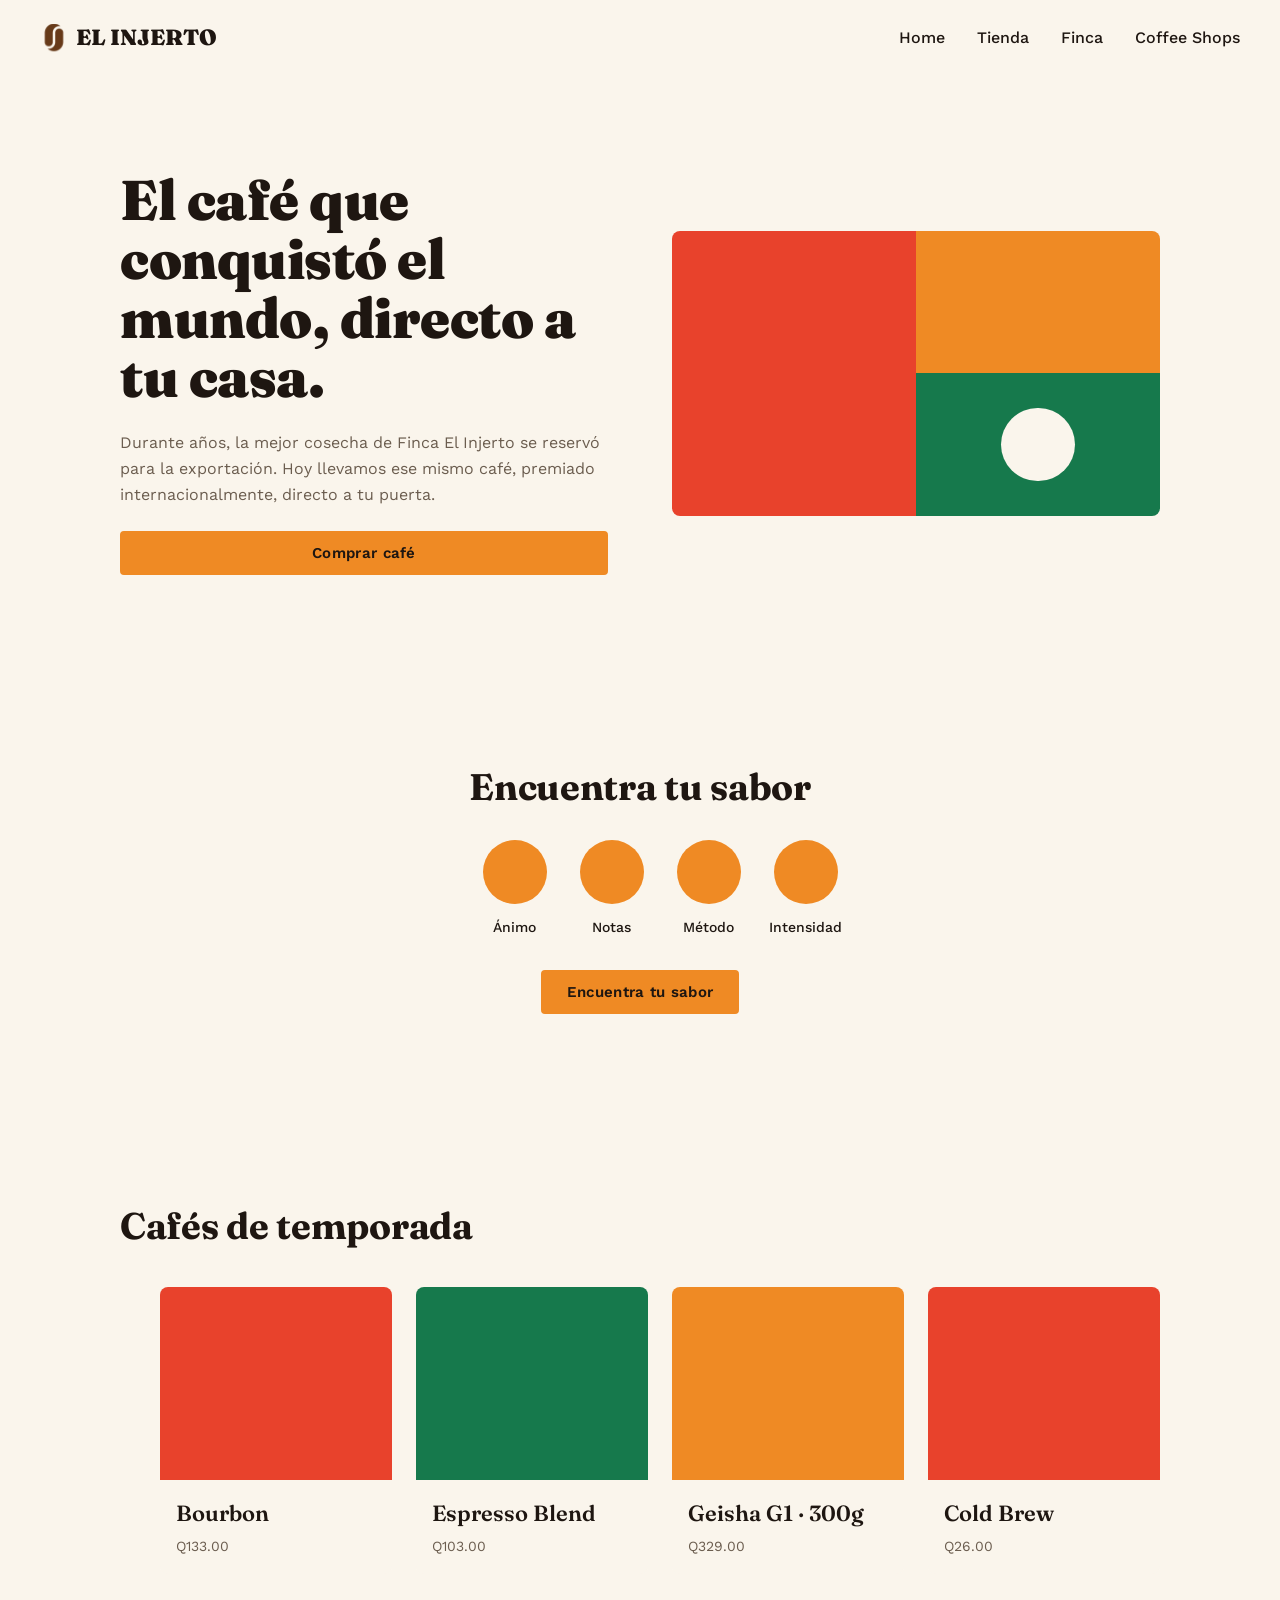
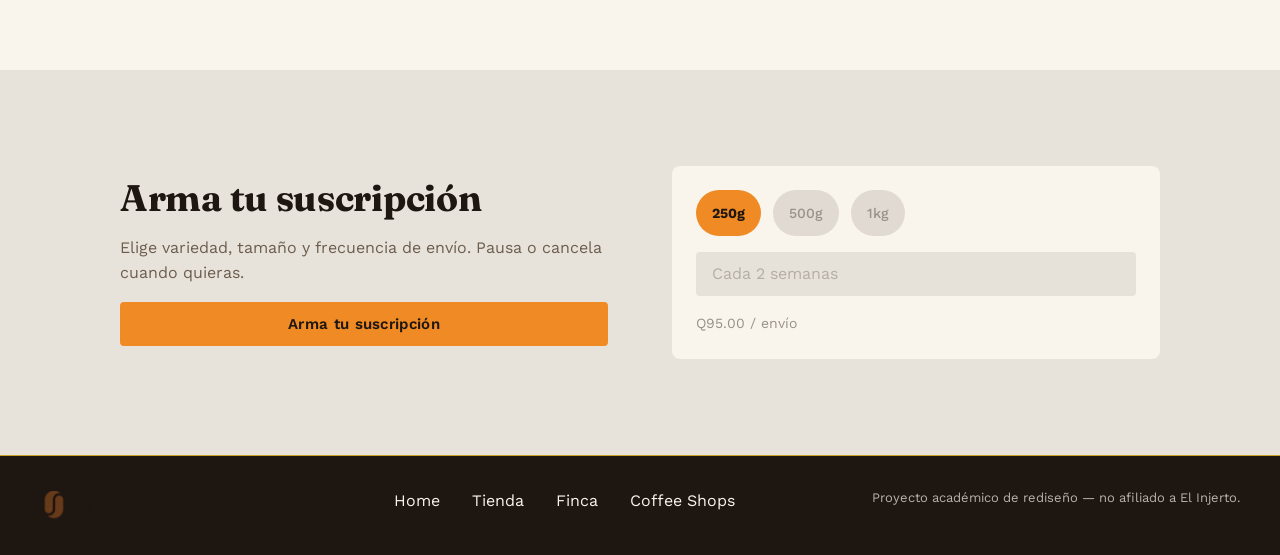
==== index.html @ e7490168 "feat: agrega index.html (Home) con tipografia real y nuevos componentes - Home completa: header con " ====
<!DOCTYPE html>
<html lang="es">
<head>
  <meta charset="UTF-8">
  <meta name="viewport" content="width=device-width, initial-scale=1.0">
  <title>El Injerto — Café de finca, directo a tu casa</title>
  <meta name="description" content="Café premiado de Finca El Injerto, directo desde Guatemala a tu casa. Descubre la tienda, la finca y nuestros coffee shops.">
  <link rel="preconnect" href="https://fonts.googleapis.com">
  <link rel="preconnect" href="https://fonts.gstatic.com" crossorigin>
  <link href="https://fonts.googleapis.com/css2?family=Fraunces:ital,opsz,wght@0,9..144,600;0,9..144,700;0,9..144,900&family=Work+Sans:wght@400;500;600&display=swap" rel="stylesheet">
  <link rel="stylesheet" href="css/variables.css">
  <link rel="stylesheet" href="css/base.css">
  <link rel="stylesheet" href="css/layout.css">
  <link rel="stylesheet" href="css/components.css">
</head>
<body>
  <a class="sr-only" href="#main">Saltar al contenido principal</a>

  <header class="site-header">
    <div class="site-header__row">
      <a href="index.html" class="site-header__logo">
        <img src="assets/img/logo.svg" alt="" class="site-header__logo-icon" width="28" height="28">
        EL INJERTO
      </a>
      <button type="button" class="site-header__toggle" id="nav-toggle" aria-expanded="false" aria-controls="site-nav">
        <span class="sr-only">Abrir menú</span>
        <svg width="24" height="24" viewBox="0 0 24 24" fill="none" aria-hidden="true" focusable="false">
          <path d="M3 6H21" stroke="currentColor" stroke-width="2" stroke-linecap="round"/>
          <path d="M3 12H21" stroke="currentColor" stroke-width="2" stroke-linecap="round"/>
          <path d="M3 18H21" stroke="currentColor" stroke-width="2" stroke-linecap="round"/>
        </svg>
      </button>
    </div>
    <nav class="site-header__nav" id="site-nav" hidden aria-label="Principal">
      <ul class="site-header__nav-list">
        <li><a href="index.html" aria-current="page">Home</a></li>
        <li><a href="tienda.html">Tienda</a></li>
        <li><a href="finca.html">Finca</a></li>
        <li><a href="coffee-shops.html">Coffee Shops</a></li>
      </ul>
    </nav>
  </header>

  <main id="main">
    <!-- Hero -->
    <section class="section">
      <div class="container">
        <div class="split">
          <div class="stack stack--md">
            <h1>El café que conquistó el mundo, directo a tu casa.</h1>
            <p>Durante años, la mejor cosecha de Finca El Injerto se reservó para la exportación. Hoy llevamos ese mismo café, premiado internacionalmente, directo a tu puerta.</p>
            <a href="tienda.html" class="btn btn--primary">Comprar café</a>
          </div>
          <div class="hero-photos" aria-hidden="true">
            <div class="hero-photos__block hero-photos__block--cherry"></div>
            <div class="hero-photos__stack">
              <div class="hero-photos__block hero-photos__block--terracotta"></div>
              <div class="hero-photos__block hero-photos__block--pine">
                <span class="hero-photos__accent"></span>
              </div>
            </div>
          </div>
        </div>
      </div>
    </section>

    <!-- Encuentra tu sabor -->
    <section class="section">
      <div class="container">
        <div class="stack stack--lg stack--center">
          <h2>Encuentra tu sabor</h2>
          <ul class="steps-grid">
            <li class="flavor-step">
              <span class="flavor-step__icon" aria-hidden="true"></span>
              <span class="flavor-step__label">Ánimo</span>
            </li>
            <li class="flavor-step">
              <span class="flavor-step__icon" aria-hidden="true"></span>
              <span class="flavor-step__label">Notas</span>
            </li>
            <li class="flavor-step">
              <span class="flavor-step__icon" aria-hidden="true"></span>
              <span class="flavor-step__label">Método</span>
            </li>
            <li class="flavor-step">
              <span class="flavor-step__icon" aria-hidden="true"></span>
              <span class="flavor-step__label">Intensidad</span>
            </li>
          </ul>
          <a href="tienda.html" class="btn btn--primary">Encuentra tu sabor</a>
        </div>
      </div>
    </section>

    <!-- Cafés de temporada -->
    <section class="section">
      <div class="container">
        <div class="stack stack--xl">
          <h2>Cafés de temporada</h2>
          <ul class="product-grid">
            <li class="product-card">
              <div class="product-card__image product-card__image--cherry"></div>
              <div class="product-card__body">
                <p class="product-card__name">Bourbon</p>
                <p class="product-card__price">Q133.00</p>
              </div>
            </li>
            <li class="product-card">
              <div class="product-card__image product-card__image--pine"></div>
              <div class="product-card__body">
                <p class="product-card__name">Espresso Blend</p>
                <p class="product-card__price">Q103.00</p>
              </div>
            </li>
            <li class="product-card">
              <div class="product-card__image product-card__image--terracotta"></div>
              <div class="product-card__body">
                <p class="product-card__name">Geisha G1 · 300g</p>
                <p class="product-card__price">Q329.00</p>
              </div>
            </li>
            <li class="product-card">
              <div class="product-card__image product-card__image--cherry"></div>
              <div class="product-card__body">
                <p class="product-card__name">Cold Brew</p>
                <p class="product-card__price">Q26.00</p>
              </div>
            </li>
          </ul>
        </div>
      </div>
    </section>

    <!-- Arma tu suscripción (teaser) -->
    <section class="section section--tinted">
      <div class="container">
        <div class="split">
          <div class="stack stack--sm">
            <h2>Arma tu suscripción</h2>
            <p>Elige variedad, tamaño y frecuencia de envío. Pausa o cancela cuando quieras.</p>
            <a href="tienda.html" class="btn btn--primary">Arma tu suscripción</a>
          </div>
          <div class="subscription-panel">
            <div class="subscription-panel__chips" role="group" aria-label="Tamaño (vista previa)">
              <span class="chip chip--selected">250g</span>
              <span class="chip">500g</span>
              <span class="chip">1kg</span>
            </div>
            <label class="sr-only" for="subscription-frequency">Frecuencia de envío</label>
            <select id="subscription-frequency" class="subscription-panel__select" disabled>
              <option>Cada 2 semanas</option>
            </select>
            <p class="subscription-panel__price">Q95.00 / envío</p>
          </div>
        </div>
      </div>
    </section>
  </main>

  <footer class="site-footer">
    <div class="site-footer__inner">
      <a href="index.html" class="site-header__logo">
        <img src="assets/img/logo.svg" alt="" class="site-header__logo-icon" width="28" height="28">
        EL INJERTO
      </a>
      <nav aria-label="Pie de página">
        <ul class="site-footer__nav-list">
          <li><a href="index.html">Home</a></li>
          <li><a href="tienda.html">Tienda</a></li>
          <li><a href="finca.html">Finca</a></li>
          <li><a href="coffee-shops.html">Coffee Shops</a></li>
        </ul>
      </nav>
      <p class="site-footer__disclaimer">Proyecto académico de rediseño — no afiliado a El Injerto.</p>
    </div>
  </footer>
</body>
</html>
---- css/variables.css ----
/* ==========================================================================
   El Injerto — Design tokens
   ==========================================================================
   Fuente: colecciones de variables de Figma "El Injerto — Color" (fileKey
   C8CzTyhKqB1bXOBC3PZxYd) y estilos de texto "injerto/*", extraídos vía
   Figma Plugin API (getLocalVariableCollectionsAsync / getLocalTextStylesAsync)
   el 2026-09-28/29. Tabla de mapeo Figma ↔ CSS completa, con ratios de
   contraste WCAG calculados para cada par usado, en PLAN.md
   ("Fase 3 (previo a variables.css) — Auditoría de contraste WCAG").

   Figma no define variables numéricas (espaciado/radio/motion) — esa parte
   de este archivo se deriva de los valores usados de forma consistente en
   el build de Figma de la Fase 2 y se documenta aquí por primera vez.
   ========================================================================== */

:root {
  /* ---- Color — tokens nombrados por rol, no por apariencia ---- */
  --color-ink: #1e1611;              /* texto principal · fondos oscuros (footer, nav) */
  --color-surface: #faf5ec;          /* fondo claro por defecto · texto sobre ink */
  --color-block-cherry: #e8422c;     /* bloque decorativo saturado — nunca lleva texto encima */
  --color-block-terracotta: #ef8a24; /* fondo de botón Primary · chip seleccionado */
  --color-block-terracotta-hover: #ce771f;
  --color-block-terracotta-active: #bf6e1d;
  --color-block-pine: #16794c;       /* bloque decorativo saturado — nunca lleva texto encima */
  --color-accent-gold: #c9a227;      /* hairline/acento decorativo ÚNICAMENTE — nunca color de texto ni de fondo funcional */
  --color-text-secondary: #6b5d4f;   /* texto secundario sobre surface / ink-tint-8 */
  --color-disabled-fill: #e0dad2;    /* fondo de estado deshabilitado */
  --color-disabled-text: #979189;    /* texto de estado deshabilitado (exento de AA — WCAG 1.4.3, UI inactiva) */
  --color-ink-tint-8: #e8e3da;       /* fondo de sección terciaria (p.ej. Procesos, Subscription teaser) */
  --color-ink-tint-16: #d7d1c9;      /* superficie de mayor contraste tonal (p.ej. placeholder de mapa) */

  /* ---- Tipografía ---- */
  --font-display: 'Fraunces', Georgia, 'Times New Roman', serif;
  --font-body: 'Work Sans', -apple-system, BlinkMacSystemFont, 'Segoe UI', sans-serif;

  --fw-regular: 400;
  --fw-medium: 500;
  --fw-semibold: 600;
  --fw-bold: 700;
  --fw-black: 900;

  /* Tamaños fluidos para h1/h2 (clamp entre el valor mobile y desktop usados
     en el hi-fi de Figma); el resto de tamaños son fijos por breakpoint. */
  --fs-h1: clamp(2rem, 1.3rem + 3.1vw, 3.5rem);   /* 32px → 56px */
  --fs-h2: clamp(1.625rem, 1.35rem + 1.2vw, 2.5rem); /* 26px → 40px */
  --fs-h3: clamp(1.1875rem, 1.05rem + 0.6vw, 1.5rem); /* 19px → 24px */
  --fs-h4: 1.375rem;    /* 22px — nombre de sucursal en Coffee Shops */
  --fs-body: 1rem;      /* 16px */
  --fs-body-sm: 0.9375rem; /* 15px — variante mobile de body */
  --fs-small: 0.875rem; /* 14px — injerto/small */
  --fs-caption: 0.8125rem; /* 13px — leyendas de Procesos */
  --fs-button: 0.9375rem; /* 15px — injerto/button-label */

  --lh-tight: 1.05;   /* h1 */
  --lh-snug: 1.1;     /* h2 */
  --lh-normal: 1.2;   /* h3, h4 */
  --lh-relaxed: 1.6;  /* body */
  --lh-button: 1;

  --ls-h1: -0.5px;
  --ls-h2: -0.3px;
  --ls-button: 0.3px;

  /* ---- Espaciado — escala de 4px, nombrada por múltiplo ---- */
  --space-1: 0.25rem;  /* 4px */
  --space-2: 0.5rem;   /* 8px */
  --space-3: 0.75rem;  /* 12px */
  --space-4: 1rem;     /* 16px */
  --space-5: 1.25rem;  /* 20px */
  --space-6: 1.5rem;   /* 24px */
  --space-8: 2rem;     /* 32px */
  --space-10: 2.5rem;  /* 40px */
  --space-12: 3rem;    /* 48px */
  --space-14: 3.5rem;  /* 56px */
  --space-16: 4rem;    /* 64px */
  --space-20: 5rem;    /* 80px */
  --space-24: 6rem;    /* 96px */
  --space-30: 7.5rem;  /* 120px — padding lateral desktop (≥1280px) */

  /* ---- Radio ---- */
  --radius-sm: 4px;
  --radius-md: 8px;
  --radius-lg: 12px;
  --radius-full: 999px; /* chips, pills */

  /* ---- Contorno ---- */
  --stroke-hairline: 1px solid var(--color-ink-tint-8);
  --stroke-gold: 1px solid var(--color-accent-gold);

  /* ---- Movimiento ---- */
  /* Duración y easing separados (no como un solo shorthand) para poder
     anular solo la duración bajo prefers-reduced-motion sin recurrir a la
     declaración de máxima prioridad que este proyecto prohíbe
     — ver base.css. */
  --duration-fast: 150ms;
  --duration-base: 200ms;
  --easing-standard: ease;
  --transition-fast: var(--duration-fast) var(--easing-standard);
  --transition-base: var(--duration-base) var(--easing-standard);

  /* ---- Layout ---- */
  --container-max: 1200px; /* ancho de contenido a 1440px de viewport (120px de margen lateral) */

  /* ---- Tamaño de componentes ---- */
  --size-icon-md: 1.75rem;    /* 28px — icono del lockup del logo */
  --size-tap-target: 2.75rem; /* 44px — mínimo de área táctil (WCAG 2.5.5 / Apple HIG) */
  --size-dot-lg: 4.5rem;      /* 72px — círculo numerado de Proceso Step */
  --size-hairline-thin: 1px;  /* grosor base de subrayado (tab en reposo, mantiene la altura reservada) */
  --size-hairline-thick: 2px; /* grosor de la línea conectora de Proceso (accent-gold) */
  --size-underline-selected: 3px; /* grosor del subrayado de la tab seleccionada */
  --size-icon-lg: 4rem;       /* 64px — icono circular de "Encuentra tu sabor" (Home) */

  /* ---- Accesibilidad ---- */
  --focus-ring-color: var(--color-block-terracotta);
  --focus-ring-width: 2px;
  --focus-ring-offset: 2px;
}

/* Breakpoints del proyecto (mobile-first, min-width, sin variables CSS
   porque no son utilizables dentro de @media): 480px · 768px · 1024px · 1280px */
---- css/base.css ----
/* ==========================================================================
   El Injerto — Base
   ==========================================================================
   Reset moderno, tipografía base, escala de encabezados (fluida en h1/h2
   vía clamp(), fija en h3/h4/body), estilos de foco visible y utilidades
   de accesibilidad. Depende de variables.css (debe cargarse después).
   ========================================================================== */

/* ---- Reset moderno ---- */
*,
*::before,
*::after {
  box-sizing: border-box;
}

* {
  margin: 0;
}

html {
  -webkit-text-size-adjust: 100%;
  text-size-adjust: 100%;
}

body {
  min-height: 100dvh;
  line-height: var(--lh-relaxed);
  -webkit-font-smoothing: antialiased;
}

img,
picture,
svg {
  display: block;
  max-width: 100%;
}

input,
button,
textarea,
select {
  font: inherit;
  color: inherit;
}

button {
  background: none;
  border: none;
  cursor: pointer;
  text-align: inherit;
}

a {
  color: inherit;
  text-decoration: none;
}

ul,
ol {
  list-style: none;
}

table {
  border-collapse: collapse;
}

/* ---- Tipografía base ---- */
html {
  font-size: 100%; /* respeta el tamaño de fuente configurado por el usuario */
}

body {
  font-family: var(--font-body);
  font-weight: var(--fw-regular);
  font-size: var(--fs-body);
  color: var(--color-ink);
  background-color: var(--color-surface);
}

/* ---- Escala de encabezados ---- */
h1,
.h1 {
  font-family: var(--font-display);
  font-weight: var(--fw-black);
  font-size: var(--fs-h1);
  line-height: var(--lh-tight);
  letter-spacing: var(--ls-h1);
}

h2,
.h2 {
  font-family: var(--font-display);
  font-weight: var(--fw-bold);
  font-size: var(--fs-h2);
  line-height: var(--lh-snug);
  letter-spacing: var(--ls-h2);
}

h3,
.h3 {
  font-family: var(--font-display);
  font-weight: var(--fw-semibold);
  font-size: var(--fs-h3);
  line-height: var(--lh-normal);
}

h4,
.h4 {
  font-family: var(--font-display);
  font-weight: var(--fw-semibold);
  font-size: var(--fs-h4);
  line-height: var(--lh-normal);
}

p {
  color: var(--color-text-secondary);
  font-size: var(--fs-body-sm);
  line-height: var(--lh-relaxed);
}

@media (min-width: 768px) {
  p {
    font-size: var(--fs-body);
  }
}

small,
.text-small {
  font-size: var(--fs-small);
  font-weight: var(--fw-medium);
}

.text-caption {
  font-size: var(--fs-caption);
  color: var(--color-text-secondary);
}

/* ---- Foco visible ---- */
/* :focus-visible en vez de :focus para no mostrar el anillo en clics de
   ratón, solo en navegación por teclado — requisito de accesibilidad. */
:focus-visible {
  outline: var(--focus-ring-width) solid var(--focus-ring-color);
  outline-offset: var(--focus-ring-offset);
  border-radius: var(--radius-sm);
}

/* ---- Utilidades de accesibilidad ---- */
.sr-only {
  position: absolute;
  width: 1px;
  height: 1px;
  padding: 0;
  margin: -1px;
  overflow: hidden;
  clip: rect(0, 0, 0, 0);
  white-space: nowrap;
  border: 0;
}

/* ---- Movimiento reducido ---- */
/* Esta regla no usa la declaración de máxima prioridad (prohibida en todo
   el proyecto, ver skills/css-architecture):
   en vez de forzar transition-duration en cada elemento, se redefinen los
   TOKENS de duración a nivel :root. Como components.css y js/main.js SOLO
   consumen var(--transition-fast)/var(--transition-base) (nunca ms sueltos,
   ver skills/design-tokens), esta redefinición de variable se propaga a
   todas las transiciones sin necesidad de ganar ninguna guerra de
   especificidad. */
@media (prefers-reduced-motion: reduce) {
  :root {
    --duration-fast: 0.01ms;
    --duration-base: 0.01ms;
  }
}
---- css/layout.css ----
/* ==========================================================================
   El Injerto — Layout
   ==========================================================================
   Contenedor, cabecera, pie de página, ritmo vertical de secciones y
   patrones de grid reutilizables (product-grid, split). Solo usa
   var(--…) — nunca valores sueltos (skills/design-tokens). Mobile-first,
   min-width en 480/768/1024/1280px (skills/css-architecture).

   Nota de fidelidad: Figma solo diseñó 2 anchos (375 y 1440), así que el
   padding lateral en los breakpoints intermedios (768/1024) es una
   interpolación razonable entre esos dos extremos, no un valor sacado
   directamente de un frame de Figma.
   ========================================================================== */

/* ---- Contenedor ---- */
.container {
  width: 100%;
  margin-inline: auto;
  padding-inline: var(--space-6); /* 24px — coincide con el margen lateral mobile de Figma */
  max-width: calc(var(--container-max) + 2 * var(--space-30));
}

@media (min-width: 768px) {
  .container {
    padding-inline: var(--space-10); /* 40px — coincide con el padding del Header/Footer desktop */
  }
}

@media (min-width: 1024px) {
  .container {
    padding-inline: var(--space-16); /* 64px */
  }
}

@media (min-width: 1280px) {
  .container {
    padding-inline: var(--space-30); /* 120px — coincide con el margen lateral desktop de Figma */
  }
}

/* ---- Cabecera del sitio ---- */
.site-header {
  display: flex;
  flex-direction: column;
  padding-block: var(--space-4); /* 16px */
  padding-inline: var(--space-6); /* 24px */
  background-color: var(--color-surface);
}

@media (min-width: 768px) {
  .site-header {
    padding-block: var(--space-5); /* 20px — coincide con Header Desktop de Figma */
    padding-inline: var(--space-10); /* 40px */
  }
}

.site-header__logo {
  display: flex;
  align-items: center;
  gap: var(--space-2);
  font-family: var(--font-display);
  font-weight: var(--fw-black);
  font-size: var(--fs-h4);
  color: var(--color-ink);
}

.site-header__logo-icon {
  width: var(--size-icon-md);
  height: var(--size-icon-md);
  object-fit: contain; /* el logo real no es cuadrado (98×116); evita que el
                           tamaño de icono forzado lo deforme */
}

/* Wrapper que agrupa logo + botón hamburguesa en una fila; el nav (panel
   desplegable) va DEBAJO de esta fila en el flujo normal del documento —
   nunca en position:fixed con un offset adivinado, para no depender de la
   altura real de la cabecera. */
.site-header__row {
  display: flex;
  align-items: center;
  justify-content: space-between;
  width: 100%;
}

/* Botón hamburguesa — visible solo por debajo del breakpoint de navegación
   horizontal. El toggle de estado (aria-expanded, atributo [hidden] en el
   nav) lo aplica js/main.js; aquí solo se define el aspecto visual. */
.site-header__toggle {
  display: flex;
  align-items: center;
  justify-content: center;
  width: var(--size-tap-target);
  height: var(--size-tap-target);
}

@media (min-width: 768px) {
  .site-header__toggle {
    display: none;
  }
}

/* Nav — panel desplegable en flujo normal en mobile (oculto por defecto vía
   [hidden], que js/main.js quita/pone al hacer toggle), fila horizontal en
   desktop. Al estar en el flujo del documento (no position:fixed), la
   cabecera crece para contenerlo y no hace falta calcular ninguna altura. */
.site-header__nav[hidden] {
  display: none;
}

.site-header__nav {
  width: 100%;
  padding-block: var(--space-6);
}

.site-header__nav-list {
  display: flex;
  flex-direction: column;
  gap: var(--space-6);
  font-family: var(--font-display);
  font-weight: var(--fw-semibold);
  font-size: var(--fs-h3);
}

@media (min-width: 768px) {
  .site-header {
    flex-direction: row;
    align-items: center;
    justify-content: space-between;
    flex-wrap: wrap;
  }

  .site-header__row {
    width: auto;
  }

  .site-header__nav,
  .site-header__nav[hidden] {
    display: block;
    width: auto;
    padding-block: 0;
  }

  .site-header__nav-list {
    flex-direction: row;
    align-items: center;
    gap: var(--space-8);
    font-family: var(--font-body);
    font-weight: var(--fw-medium);
    font-size: var(--fs-body);
  }
}

/* ---- Pie de página ---- */
.site-footer {
  background-color: var(--color-ink);
  color: var(--color-surface);
  border-top: var(--stroke-gold);
}

.site-footer__inner {
  display: flex;
  flex-direction: column;
  gap: var(--space-8);
  padding-block: var(--space-8); /* 32px */
  padding-inline: var(--space-6); /* 24px */
}

@media (min-width: 768px) {
  .site-footer__inner {
    flex-direction: row;
    align-items: flex-start;
    justify-content: space-between;
    padding-inline: var(--space-10); /* 40px */
  }
}

.site-footer__nav-list {
  display: flex;
  flex-direction: column;
  gap: var(--space-3);
}

@media (min-width: 768px) {
  .site-footer__nav-list {
    flex-direction: row;
    gap: var(--space-8);
  }
}

.site-footer__disclaimer {
  font-size: var(--fs-caption);
  color: var(--color-surface);
  opacity: 0.7;
  margin-top: var(--space-6);
}

@media (min-width: 768px) {
  .site-footer__disclaimer {
    margin-top: 0;
  }
}

/* ---- Ritmo vertical de secciones ---- */
.section {
  padding-block: var(--space-12); /* 48px */
}

@media (min-width: 768px) {
  .section {
    padding-block: var(--space-16); /* 64px */
  }
}

@media (min-width: 1024px) {
  .section {
    padding-block: var(--space-20); /* 80px */
  }
}

@media (min-width: 1280px) {
  .section {
    padding-block: var(--space-24); /* 96px */
  }
}

/* Variante compacta — bandas de título, no secciones de contenido completo */
.section--tight {
  padding-block: var(--space-8); /* 32px */
}

@media (min-width: 1024px) {
  .section--tight {
    padding-block: var(--space-10); /* 40px */
  }
}

/* Variante con fondo terciario (Procesos, Subscription teaser) */
.section--tinted {
  background-color: var(--color-ink-tint-8);
}

/* ---- Grids reutilizables ---- */

/* split — layout de 2 columnas que colapsa a 1 en mobile. Usado en Hero
   (texto | foto), Coffee Shops (mapa | lista), Subscription builder
   (texto | panel). */
.split {
  display: grid;
  grid-template-columns: 1fr;
  gap: var(--space-10);
  align-items: start;
}

@media (min-width: 1024px) {
  .split {
    grid-template-columns: 1fr 1fr;
    align-items: center;
    gap: var(--space-16);
  }
}

/* product-grid — grid de Product Card, Home "Cafés de Temporada" y Tienda.
   Nota de fidelidad: el hi-fi de Figma usa un offset vertical alterno
   (efecto "escalonado") entre tarjetas para dar ritmo visual al wireframe;
   aquí se simplifica a un grid alineado porque un offset por nth-child se
   rompe de forma impredecible al cambiar el número de columnas entre
   breakpoints — desviación deliberada, documentada en PLAN.md. */
.product-grid {
  display: grid;
  grid-template-columns: 1fr;
  gap: var(--space-6);
}

@media (min-width: 768px) {
  .product-grid {
    grid-template-columns: repeat(2, 1fr);
  }
}

@media (min-width: 1280px) {
  .product-grid {
    grid-template-columns: repeat(4, 1fr);
  }
}

/* steps-grid — timeline de Proceso (Finca): fila única desktop, 2×2 mobile */
.steps-grid {
  display: grid;
  grid-template-columns: repeat(2, 1fr);
  gap: var(--space-8) var(--space-6);
  justify-items: center;
}

@media (min-width: 768px) {
  .steps-grid {
    grid-template-columns: repeat(4, 1fr);
  }
}

/* ---- Utilidades de composición vertical ---- */
/* .stack agrupa título + contenido + CTA dentro de una sección con un gap
   consistente tomado de la escala de espaciado; los tamaños coinciden con
   los itemSpacing reales de los frames verticales de Home/Finca en Figma
   (Hero text=24, Find Your Flavor=32, Cafés de Temporada=40, Subscription
   text=16). .stack--center centra el contenido (usado en secciones donde
   Figma tiene counterAxisAlignItems='CENTER', p.ej. "Encuentra tu sabor"). */
.stack {
  display: flex;
  flex-direction: column;
}

.stack--sm {
  gap: var(--space-4); /* 16px */
}

.stack--md {
  gap: var(--space-6); /* 24px */
}

.stack--lg {
  gap: var(--space-8); /* 32px */
}

.stack--xl {
  gap: var(--space-10); /* 40px */
}

.stack--center {
  align-items: center;
  text-align: center;
}
---- css/components.css ----
/* ==========================================================================
   El Injerto — Componentes
   ==========================================================================
   Botones, Product Card, Proceso Step/Connector, y las Category Tabs
   (patrón ARIA tabs). Solo usa var(--…) — nunca valores sueltos
   (skills/design-tokens). Valores tomados directamente de los componentes
   reales de Figma (fileKey C8CzTyhKqB1bXOBC3PZxYd, set de Botones
   308:1954, Product Card 308:2000, Proceso Step/Connector 308:2004/308:2008,
   Tab 308:1963) — no inventados.
   ========================================================================== */

/* ---- Botones ---- */
.btn {
  display: inline-flex;
  align-items: center;
  justify-content: center;
  padding-block: var(--space-3); /* 12px */
  padding-inline: var(--space-6); /* 24px */
  min-height: var(--size-tap-target);
  border: var(--size-hairline-thick) solid transparent;
  border-radius: var(--radius-sm);
  font-family: var(--font-body);
  font-weight: var(--fw-semibold);
  font-size: var(--fs-button);
  line-height: var(--lh-button);
  letter-spacing: var(--ls-button);
  transition: background-color var(--transition-fast), border-color var(--transition-fast),
    color var(--transition-fast);
}

.btn:disabled {
  cursor: not-allowed;
}

/* Primary — relleno terracotta, etiqueta ink (auditado: 7.07:1 / 5.33:1 /
   4.64:1 en default/hover/active, ver PLAN.md "Auditoría de contraste WCAG") */
.btn--primary {
  background-color: var(--color-block-terracotta);
  border-color: var(--color-block-terracotta);
  color: var(--color-ink);
}

.btn--primary:hover {
  background-color: var(--color-block-terracotta-hover);
  border-color: var(--color-block-terracotta-hover);
}

.btn--primary:active {
  background-color: var(--color-block-terracotta-active);
  border-color: var(--color-block-terracotta-active);
}

.btn--primary:disabled {
  background-color: var(--color-disabled-fill);
  border-color: var(--color-disabled-fill);
  color: var(--color-disabled-text);
}

/* Secondary — contorno ink, relleno transparente */
.btn--secondary {
  background-color: transparent;
  border-color: var(--color-ink);
  color: var(--color-ink);
}

.btn--secondary:hover {
  background-color: var(--color-ink-tint-8);
}

.btn--secondary:disabled {
  border-color: var(--color-disabled-fill);
  color: var(--color-disabled-text);
  background-color: transparent;
}

/* Tertiary — solo texto, sin relleno ni contorno */
.btn--tertiary {
  background-color: transparent;
  border-color: transparent;
  color: var(--color-ink);
  padding-inline: var(--space-2);
}

.btn--tertiary:hover {
  text-decoration: underline; /* el estado no depende solo del color */
}

.btn--tertiary:disabled {
  color: var(--color-disabled-text);
}

/* ---- Product Card ---- */
/* Home "Cafés de temporada" y Tienda (café/merch). El bloque de imagen es
   un color plano (placeholder de producto real, ver design.md) — no una
   <img>, así que no requiere alt text; el color se fija con una clase
   modificadora, nunca inline. */
.product-card {
  border-radius: var(--radius-md);
  overflow: hidden;
  background-color: var(--color-surface);
}

.product-card__image {
  aspect-ratio: 6 / 5;
  width: 100%;
}

.product-card__image--cherry {
  background-color: var(--color-block-cherry);
}

.product-card__image--pine {
  background-color: var(--color-block-pine);
}

.product-card__image--terracotta {
  background-color: var(--color-block-terracotta);
}

.product-card__body {
  display: flex;
  flex-direction: column;
  gap: var(--space-1); /* 4px */
  padding: var(--space-4); /* 16px */
}

.product-card__name {
  font-family: var(--font-display);
  font-weight: var(--fw-semibold);
  font-size: var(--fs-h4);
  color: var(--color-ink);
}

.product-card__price {
  font-size: var(--fs-small);
  color: var(--color-text-secondary);
}

/* ---- Proceso Step / Connector ---- */
/* Timeline "De la semilla a la taza" (Finca): 4 pasos numerados conectados
   por una línea decorativa accent-gold. */
.proceso {
  display: flex;
  align-items: center;
  justify-content: center;
  flex-wrap: wrap;
}

.proceso-step {
  display: flex;
  flex-direction: column;
  align-items: center;
  gap: var(--space-3); /* 12px */
  text-align: center;
}

.proceso-step__number {
  display: flex;
  align-items: center;
  justify-content: center;
  width: var(--size-dot-lg);
  height: var(--size-dot-lg);
  border-radius: var(--radius-full);
  background-color: var(--color-block-terracotta);
  color: var(--color-ink); /* 7.07:1, ver tabla de contraste en variables.css */
  font-family: var(--font-display);
  font-weight: var(--fw-bold);
  font-size: var(--fs-h3);
}

.proceso-step__label {
  font-size: var(--fs-small);
  font-weight: var(--fw-medium);
  color: var(--color-ink);
}

.proceso-step__caption {
  font-size: var(--fs-caption);
  color: var(--color-text-secondary);
  max-width: 12rem;
}

/* Mobile-first: oculto por defecto porque en mobile el timeline usa grid
   2×2 (.steps-grid, ver layout.css) y un conector horizontal no tiene
   sentido entre filas. Se muestra desde 768px, cuando el timeline vuelve a
   ser una fila única de 4 pasos. */
.proceso-connector {
  display: none;
}

@media (min-width: 768px) {
  .proceso-connector {
    display: block;
    flex: 1 1 var(--space-20); /* 80px */
    height: var(--size-hairline-thick);
    background-color: var(--color-accent-gold);
    align-self: center;
    margin-inline: var(--space-2);
  }
}

/* ---- Category Tabs (Tienda) ---- */
/* Patrón ARIA tabs completo: role="tablist"/"tab"/"tabpanel", aria-selected,
   roving tabindex y navegación ←/→/Home/End — implementados en js/main.js.
   Aquí solo el aspecto visual de cada estado. El estado seleccionado NUNCA
   se comunica solo con color: lleva además subrayado más grueso (3px vs 1px)
   y peso de fuente distinto (bold vs medium) — skills/accessibility regla 7. */
.tablist {
  display: flex;
  gap: var(--space-4); /* 16px */
}

.tab {
  padding-block: var(--space-2) var(--space-3); /* 8px arriba, 12px abajo */
  padding-inline: var(--space-1);
  border: none;
  border-bottom: var(--size-hairline-thin) solid transparent;
  font-family: var(--font-body);
  font-weight: var(--fw-medium);
  font-size: var(--fs-body-sm);
  color: var(--color-ink);
  transition: border-color var(--transition-fast), border-width var(--transition-fast);
}

.tab:hover {
  border-bottom-color: var(--color-accent-gold);
  border-bottom-width: var(--size-hairline-thick);
}

.tab[aria-selected='true'] {
  font-weight: var(--fw-bold);
  border-bottom-color: var(--color-block-terracotta);
  border-bottom-width: var(--size-underline-selected);
}

.tabpanel[hidden] {
  display: none;
}

/* ---- Home: composición fotográfica del Hero ---- */
/* Bloques de color plano en vez de fotografía real (placeholder de imagen,
   ver design.md). Proporciones tomadas de Home Desktop/Mobile en Figma:
   mobile = un solo bloque cherry (327×220); desktop ≥1024px = bloque cherry
   + columna apilada terracotta/pine con acento circular centrado (720×420
   total, sin gap entre bloques — valores exactos de Figma). */
.hero-photos {
  display: flex;
  width: 100%;
  aspect-ratio: 327 / 220;
  overflow: hidden;
  border-radius: var(--radius-md);
}

.hero-photos__block {
  width: 100%;
  height: 100%;
}

.hero-photos__block--cherry {
  background-color: var(--color-block-cherry);
}

.hero-photos__block--terracotta {
  background-color: var(--color-block-terracotta);
}

.hero-photos__block--pine {
  display: flex;
  align-items: center;
  justify-content: center;
  background-color: var(--color-block-pine);
}

.hero-photos__stack,
.hero-photos__block--terracotta,
.hero-photos__block--pine {
  display: none;
}

.hero-photos__accent {
  width: 30%;
  aspect-ratio: 1 / 1;
  border-radius: var(--radius-full);
  background-color: var(--color-surface);
}

@media (min-width: 1024px) {
  .hero-photos {
    aspect-ratio: 720 / 420;
  }

  .hero-photos__block--cherry {
    width: 50%;
  }

  .hero-photos__stack {
    display: flex;
    flex-direction: column;
    width: 50%;
    height: 100%;
  }

  .hero-photos__block--terracotta,
  .hero-photos__block--pine {
    display: flex;
    width: 100%;
    height: 50%;
  }
}

/* ---- Home: Flavor Step ("Encuentra tu sabor") ---- */
/* Icono circular + etiqueta, dentro de .steps-grid (layout.css). Reutiliza
   el mismo patrón de grid 2×2→fila de 4 que el timeline de Proceso (Finca),
   con un gap ligeramente distinto al de Figma (24/32px del grid compartido
   vs. 48px en el diseño original) — desviación menor documentada en
   PLAN.md, igual que la reutilización de .split más abajo. */
.flavor-step {
  display: flex;
  flex-direction: column;
  align-items: center;
  gap: var(--space-3); /* 12px */
  text-align: center;
}

.flavor-step__icon {
  width: var(--size-icon-lg);
  height: var(--size-icon-lg);
  border-radius: var(--radius-full);
  background-color: var(--color-block-terracotta);
}

.flavor-step__label {
  font-size: var(--fs-small);
  font-weight: var(--fw-medium);
  color: var(--color-ink);
}

/* ---- Home: Subscription Builder (teaser) ---- */
/* Vista previa estática de "Arma tu suscripción" — no interactiva (no hay
   página de checkout en el alcance de esta PEC). Los chips de tamaño
   muestran el estado "seleccionado" (250g) tal como en Figma: nunca solo
   por color, también negrita (misma regla que .tab). El selector de
   frecuencia y el precio se implementan como controles reales
   deshabilitados en vez de las barras grises vacías de Figma — más
   semántico y accesible que una decoración sin significado, mismo aspecto
   visual (fill disabled-fill / texto disabled-text). */
.chip {
  display: inline-flex;
  align-items: center;
  justify-content: center;
  padding-block: var(--space-3); /* 12px — snap del valor de Figma (10px) a la escala de 4px */
  padding-inline: var(--space-4); /* 16px */
  border-radius: var(--radius-full);
  background-color: var(--color-disabled-fill);
  color: var(--color-disabled-text);
  font-size: var(--fs-small);
  font-weight: var(--fw-medium);
}

.chip--selected {
  background-color: var(--color-block-terracotta);
  color: var(--color-ink); /* 7.07:1, mismo par ya auditado que .btn--primary */
  font-weight: var(--fw-bold);
}

.subscription-panel {
  display: flex;
  flex-direction: column;
  gap: var(--space-4); /* 16px */
  padding: var(--space-6); /* 24px */
  border-radius: var(--radius-md);
  background-color: var(--color-surface);
}

.subscription-panel__chips {
  display: flex;
  flex-wrap: wrap;
  gap: var(--space-3); /* 12px */
}

.subscription-panel__select {
  width: 100%;
  min-height: var(--size-tap-target);
  padding-inline: var(--space-4);
  border: none;
  border-radius: var(--radius-sm);
  background-color: var(--color-disabled-fill);
  color: var(--color-disabled-text);
  appearance: none;
}

.subscription-panel__price {
  font-size: var(--fs-small);
  color: var(--color-disabled-text);
}
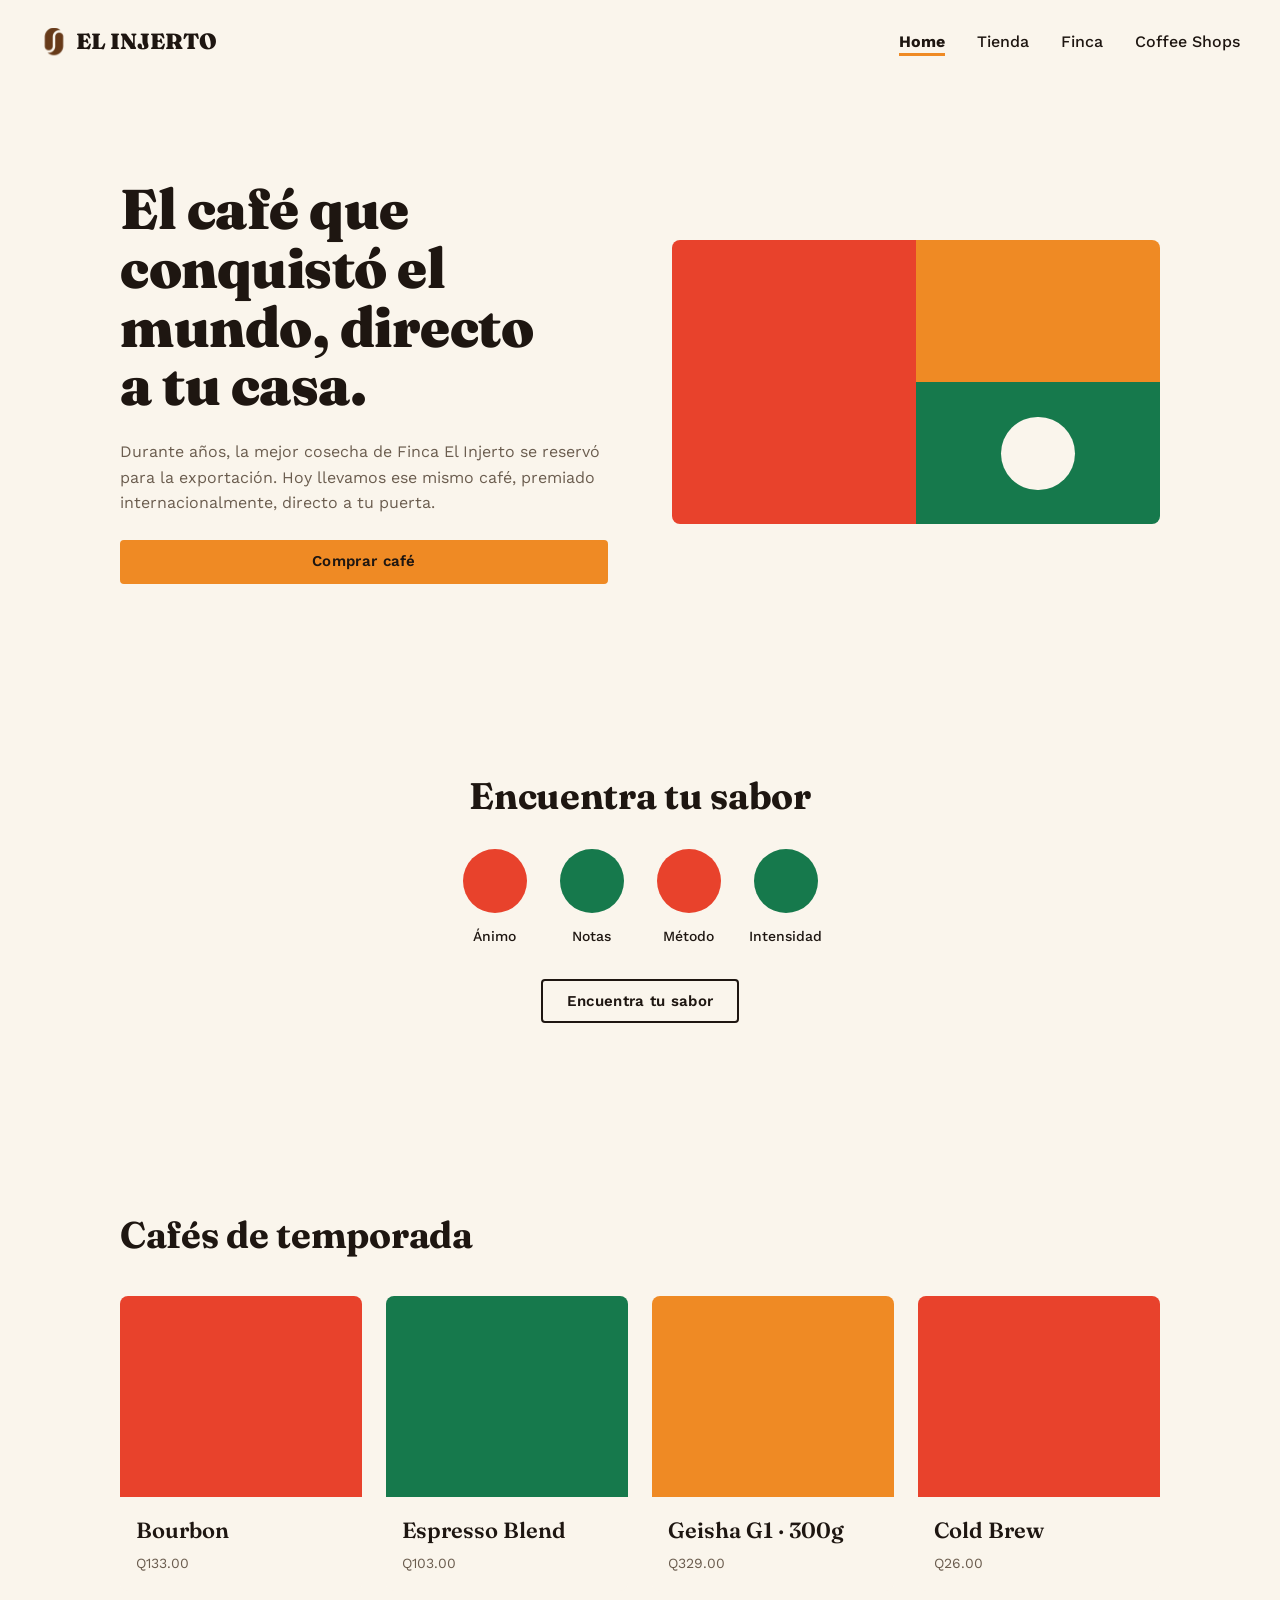
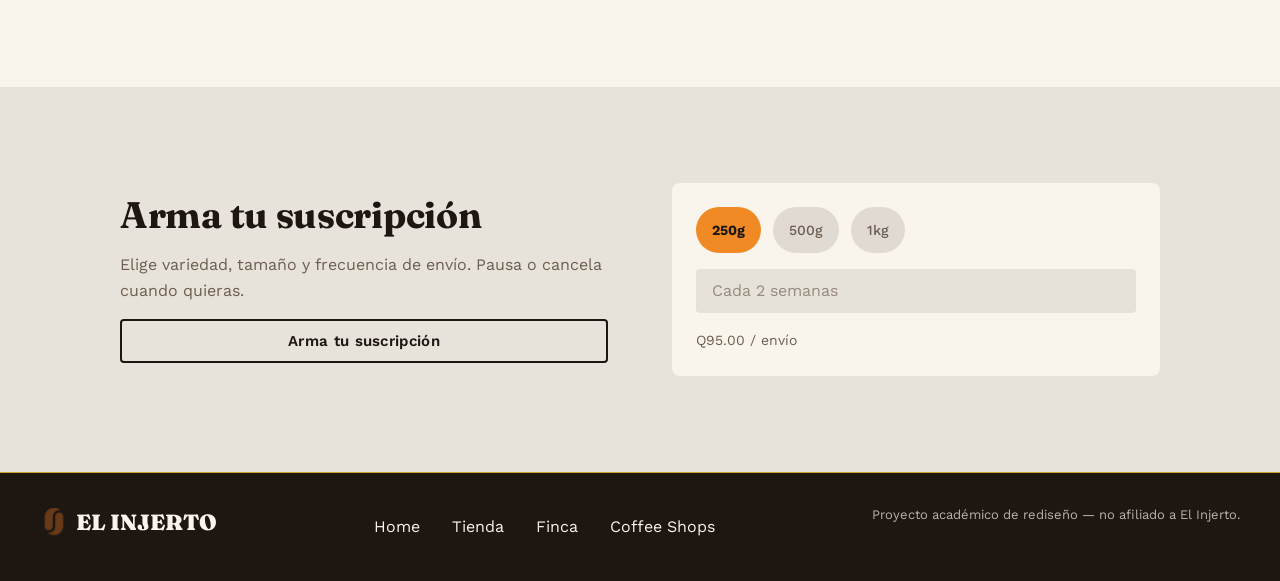
==== commit 981830f0: "feat: mejora la jerarquia del Home (tarjetas enlazadas, un solo CTA principal, circulos de sabor, pa" ====
--- a/index.html
+++ b/index.html
@@ -71,23 +71,23 @@
           <h2>Encuentra tu sabor</h2>
           <ul class="steps-grid">
             <li class="flavor-step">
-              <span class="flavor-step__icon" aria-hidden="true"></span>
+              <span class="flavor-step__icon flavor-step__icon--cherry" aria-hidden="true"></span>
               <span class="flavor-step__label">Ánimo</span>
             </li>
             <li class="flavor-step">
-              <span class="flavor-step__icon" aria-hidden="true"></span>
+              <span class="flavor-step__icon flavor-step__icon--pine" aria-hidden="true"></span>
               <span class="flavor-step__label">Notas</span>
             </li>
             <li class="flavor-step">
-              <span class="flavor-step__icon" aria-hidden="true"></span>
+              <span class="flavor-step__icon flavor-step__icon--cherry" aria-hidden="true"></span>
               <span class="flavor-step__label">Método</span>
             </li>
             <li class="flavor-step">
-              <span class="flavor-step__icon" aria-hidden="true"></span>
+              <span class="flavor-step__icon flavor-step__icon--pine" aria-hidden="true"></span>
               <span class="flavor-step__label">Intensidad</span>
             </li>
           </ul>
-          <a href="tienda.html" class="btn btn--primary">Encuentra tu sabor</a>
+          <a href="tienda.html" class="btn btn--secondary">Encuentra tu sabor</a>
         </div>
       </div>
     </section>
@@ -101,28 +101,28 @@
             <li class="product-card">
               <div class="product-card__image product-card__image--cherry"></div>
               <div class="product-card__body">
-                <p class="product-card__name">Bourbon</p>
+                <p class="product-card__name"><a class="product-card__link" href="tienda.html">Bourbon</a></p>
                 <p class="product-card__price">Q133.00</p>
               </div>
             </li>
             <li class="product-card">
               <div class="product-card__image product-card__image--pine"></div>
               <div class="product-card__body">
-                <p class="product-card__name">Espresso Blend</p>
+                <p class="product-card__name"><a class="product-card__link" href="tienda.html">Espresso Blend</a></p>
                 <p class="product-card__price">Q103.00</p>
               </div>
             </li>
             <li class="product-card">
               <div class="product-card__image product-card__image--terracotta"></div>
               <div class="product-card__body">
-                <p class="product-card__name">Geisha G1 · 300g</p>
+                <p class="product-card__name"><a class="product-card__link" href="tienda.html">Geisha G1 · 300g</a></p>
                 <p class="product-card__price">Q329.00</p>
               </div>
             </li>
             <li class="product-card">
               <div class="product-card__image product-card__image--cherry"></div>
               <div class="product-card__body">
-                <p class="product-card__name">Cold Brew</p>
+                <p class="product-card__name"><a class="product-card__link" href="tienda.html">Cold Brew</a></p>
                 <p class="product-card__price">Q26.00</p>
               </div>
             </li>
@@ -138,7 +138,7 @@
           <div class="stack stack--sm">
             <h2>Arma tu suscripción</h2>
             <p>Elige variedad, tamaño y frecuencia de envío. Pausa o cancela cuando quieras.</p>
-            <a href="tienda.html" class="btn btn--primary">Arma tu suscripción</a>
+            <a href="tienda.html" class="btn btn--secondary">Arma tu suscripción</a>
           </div>
           <div class="subscription-panel">
             <div class="subscription-panel__chips" role="group" aria-label="Tamaño (vista previa)">
@@ -174,5 +174,6 @@
       <p class="site-footer__disclaimer">Proyecto académico de rediseño — no afiliado a El Injerto.</p>
     </div>
   </footer>
+  <script src="js/main.js" defer></script>
 </body>
 </html>
--- a/css/variables.css
+++ b/css/variables.css
@@ -25,7 +25,7 @@
   --color-accent-gold: #c9a227;      /* hairline/acento decorativo ÚNICAMENTE — nunca color de texto ni de fondo funcional */
   --color-text-secondary: #6b5d4f;   /* texto secundario sobre surface / ink-tint-8 */
   --color-disabled-fill: #e0dad2;    /* fondo de estado deshabilitado */
-  --color-disabled-text: #979189;    /* texto de estado deshabilitado (exento de AA — WCAG 1.4.3, UI inactiva) */
+  --color-disabled-text: #979189;    /* solo para controles realmente :disabled (exentos de AA — WCAG 1.4.3). Texto informativo, aunque parezca inactivo (chips, precio), usa --color-text-secondary */
   --color-ink-tint-8: #e8e3da;       /* fondo de sección terciaria (p.ej. Procesos, Subscription teaser) */
   --color-ink-tint-16: #d7d1c9;      /* superficie de mayor contraste tonal (p.ej. placeholder de mapa) */
 
@@ -46,7 +46,7 @@
   --fs-h3: clamp(1.1875rem, 1.05rem + 0.6vw, 1.5rem); /* 19px → 24px */
   --fs-h4: 1.375rem;    /* 22px — nombre de sucursal en Coffee Shops */
   --fs-body: 1rem;      /* 16px */
-  --fs-body-sm: 0.9375rem; /* 15px — variante mobile de body */
+  --fs-body-sm: 0.9375rem; /* 15px — etiqueta de las tabs (ya no es el tamaño del párrafo móvil) */
   --fs-small: 0.875rem; /* 14px — injerto/small */
   --fs-caption: 0.8125rem; /* 13px — leyendas de Procesos */
   --fs-button: 0.9375rem; /* 15px — injerto/button-label */
@@ -98,8 +98,21 @@
   --transition-fast: var(--duration-fast) var(--easing-standard);
   --transition-base: var(--duration-base) var(--easing-standard);
 
+  /* Animación de la timeline Proceso (Finca). --easing-bounce tiene un valor
+     y > 1 (1.56): la curva SE PASA de su destino y vuelve, que se percibe
+     como rebote. Secuencia en escritorio: cada paso espera a que el
+     conector anterior termine de dibujarse, por eso --duration-draw =
+     --duration-stagger (la mitad de un ciclo paso + conector). Todas estas
+     duraciones se redefinen bajo prefers-reduced-motion en base.css. */
+  --duration-bounce: 600ms;
+  --duration-stagger: 350ms;
+  --duration-draw: 350ms;
+  --duration-pulse: 700ms;
+  --easing-bounce: cubic-bezier(0.34, 1.56, 0.64, 1);
+
   /* ---- Layout ---- */
   --container-max: 1200px; /* ancho de contenido a 1440px de viewport (120px de margen lateral) */
+  --z-skip-link: 100;      /* capa del enlace "Saltar al contenido" cuando recibe el foco */
 
   /* ---- Tamaño de componentes ---- */
   --size-icon-md: 1.75rem;    /* 28px — icono del lockup del logo */
@@ -109,9 +122,15 @@
   --size-hairline-thick: 2px; /* grosor de la línea conectora de Proceso (accent-gold) */
   --size-underline-selected: 3px; /* grosor del subrayado de la tab seleccionada */
   --size-icon-lg: 4rem;       /* 64px — icono circular de "Encuentra tu sabor" (Home) */
+  --size-dot-sm: 0.75rem;      /* 12px — chip de color en la lista de Coffee Shops */
+  --size-pin-lg: 1.5rem;       /* 24px — pin decorativo del mapa placeholder (Coffee Shops) */
 
   /* ---- Accesibilidad ---- */
-  --focus-ring-color: var(--color-block-terracotta);
+  /* Anillo de foco en ink (antes terracotta: 2.32:1 sobre surface y 1.97:1 sobre
+     ink-tint-8, por debajo de 3:1). Aprobado por Nicolle (2026-09-29): se aparta
+     a propósito del estado de foco del hi-fi de Figma. */
+  --focus-ring-color: var(--color-ink);            /* 16.41:1 sobre surface, 13.95:1 sobre ink-tint-8 */
+  --focus-ring-color-on-dark: var(--color-surface); /* 16.41:1 sobre ink (pie de página) */
   --focus-ring-width: 2px;
   --focus-ring-offset: 2px;
 }
--- a/css/base.css
+++ b/css/base.css
@@ -58,6 +58,11 @@
 ul,
 ol {
   list-style: none;
+  padding: 0; /* el reset de arriba solo quita la vineta; el padding-left de
+    40px por defecto del user-agent seguia activo y desalineaba product-grid,
+    steps-grid, ambos nav-list y shop-list ~40px respecto al resto del
+    contenido — detectado en la auditoria de la Fase 4 al investigar la
+    correccion de area tactil del footer. */
 }
 
 table {
@@ -112,16 +117,30 @@
   line-height: var(--lh-normal);
 }
 
+/* Reparte las líneas de los títulos para evitar una palabra suelta al final
+   ("casa." sola en el H1 a 375px y a 1440px). Mejora progresiva: un navegador
+   sin soporte ignora la propiedad y el título se ve como antes. */
+h1,
+.h1,
+h2,
+.h2,
+h3,
+.h3 {
+  text-wrap: balance;
+}
+
+/* max-width en ch (no px/rem — depende del ancho real de caracter de la
+   fuente) para que la longitud de linea no supere ~70 caracteres. Sin esto,
+   un parrafo a ancho completo de columna unica entre 768px y 1024px (antes
+   de que .split pase a 2 columnas) llega a ~83 caracteres por linea —
+   detectado en la auditoria de la Fase 4 (regla 6 de responsive-detail). */
+/* Cuerpo a 16px en todos los anchos (regla 6 de responsive-detail: cuerpo >= 16px).
+   Antes era 15px por debajo de 768px. Auditoría apple-design, 2026-09-29. */
 p {
   color: var(--color-text-secondary);
-  font-size: var(--fs-body-sm);
+  font-size: var(--fs-body);
   line-height: var(--lh-relaxed);
-}
-
-@media (min-width: 768px) {
-  p {
-    font-size: var(--fs-body);
-  }
+  max-width: 65ch;
 }
 
 small,
@@ -142,6 +161,12 @@
   outline: var(--focus-ring-width) solid var(--focus-ring-color);
   outline-offset: var(--focus-ring-offset);
   border-radius: var(--radius-sm);
+}
+
+/* Sobre el fondo oscuro del pie el anillo pasa a surface (un anillo ink
+   sería invisible). */
+.site-footer :focus-visible {
+  outline-color: var(--focus-ring-color-on-dark);
 }
 
 /* ---- Utilidades de accesibilidad ---- */
@@ -155,6 +180,27 @@
   clip: rect(0, 0, 0, 0);
   white-space: nowrap;
   border: 0;
+}
+
+/* Un elemento .sr-only que recibe el foco (el enlace "Saltar al contenido")
+   pasa a ser visible: sin esto, quien navega con teclado enfoca algo de 1x1px
+   recortado y no ve nada. Solo afecta a elementos enfocables; los <span> y
+   <label> .sr-only no cambian. Auditoría apple-design, 2026-09-29. */
+.sr-only:focus-visible {
+  position: fixed;
+  top: var(--space-2);
+  left: var(--space-2);
+  width: auto;
+  height: auto;
+  margin: 0;
+  padding: var(--space-3) var(--space-4);
+  clip: auto;
+  overflow: visible;
+  white-space: normal;
+  z-index: var(--z-skip-link);
+  background-color: var(--color-ink);
+  color: var(--color-surface);
+  border-radius: var(--radius-sm);
 }
 
 /* ---- Movimiento reducido ---- */
@@ -170,5 +216,9 @@
   :root {
     --duration-fast: 0.01ms;
     --duration-base: 0.01ms;
+    --duration-bounce: 0.01ms;
+    --duration-stagger: 0ms;
+    --duration-draw: 0.01ms;
+    --duration-pulse: 0.01ms;
   }
 }
--- a/css/layout.css
+++ b/css/layout.css
@@ -58,6 +58,12 @@
   display: flex;
   align-items: center;
   gap: var(--space-2);
+  /* Área táctil >= 44px (regla 7 de responsive-detail): el logo mide 35px de
+     alto, así que se amplía el área clicable con padding vertical y un
+     margin negativo igual que la compensa, para que el logo no cambie de
+     tamaño ni de posición. Sirve tanto a la cabecera como al pie. */
+  padding-block: var(--space-2); /* 35 + 16 = 51px de alto táctil */
+  margin-block: calc(var(--space-2) * -1);
   font-family: var(--font-display);
   font-weight: var(--fw-black);
   font-size: var(--fs-h4);
@@ -119,6 +125,43 @@
   font-family: var(--font-display);
   font-weight: var(--fw-semibold);
   font-size: var(--fs-h3);
+}
+
+.site-header__nav-list a {
+  display: inline-flex;
+  align-items: center;
+  min-width: 0;
+  min-height: var(--size-tap-target); /* 44px — regla 7 de responsive-detail */
+  padding-inline: var(--space-2); /* "Home" mide 43px de ancho solo con su
+    texto (1px menos que el mínimo); con 8px por lado llega a 59px */
+  margin-inline: calc(var(--space-2) * -1); /* compensa el padding para que el
+    texto no se desplace ni se abra el espacio entre enlaces */
+  overflow-wrap: anywhere;
+}
+
+/* Página actual: negrita + subrayado terracotta de 3px, el mismo lenguaje que
+   la tab seleccionada de Tienda (nunca solo color). aria-current ya estaba en
+   el HTML de las 4 páginas; faltaba el estilo visual. */
+.site-header__nav-list a[aria-current='page'] {
+  font-weight: var(--fw-bold);
+  text-decoration: underline;
+  text-decoration-color: var(--color-block-terracotta);
+  text-decoration-thickness: var(--size-underline-selected);
+  text-underline-offset: 0.4em;
+}
+
+/* ---- Pie de página: enlaces de nav con área táctil >= 44px ---- */
+/* Mismo criterio que .site-header__nav-list a arriba: el texto por sí solo
+   (line-height) no garantiza 44px con cualquier fuente/estado de carga, así
+   que se fija min-height directamente en vez de confiar solo en padding. */
+.site-footer__nav-list a {
+  display: inline-flex;
+  align-items: center;
+  min-height: var(--size-tap-target); /* 44px */
+  padding-inline: var(--space-2); /* 8px — palabras cortas como "Finca"/"Home"
+    no llegan a 44px de ANCHO solo con su texto; con este padding si */
+  margin-inline: calc(var(--space-2) * -1); /* compensa visualmente el padding
+    para no separar demasiado la lista del borde del contenedor */
 }
 
 @media (min-width: 768px) {
@@ -157,6 +200,13 @@
   border-top: var(--stroke-gold);
 }
 
+/* El pie reutiliza .site-header__logo, cuyo color es ink: sobre el fondo ink
+   del pie el nombre quedaba invisible (1.00:1) y solo se veía el icono.
+   Se invierte a surface (16.41:1). Auditoría apple-design, 2026-09-29. */
+.site-footer .site-header__logo {
+  color: var(--color-surface);
+}
+
 .site-footer__inner {
   display: flex;
   flex-direction: column;
@@ -197,6 +247,39 @@
 @media (min-width: 768px) {
   .site-footer__disclaimer {
     margin-top: 0;
+  }
+}
+
+/* Tablet (768-1023px): con el nombre del logo ya visible, logo + nav + aviso no
+   caben en una sola fila (688px útiles a 768px): el aviso se quedaba en 112px de
+   ancho y 5 líneas. El aviso pasa a una segunda fila a todo el ancho; desde
+   1024px vuelve a caber en una fila, igual que antes. El nombre del logo no
+   debe partirse ("EL / INJERTO" a 768px) ni encogerse; el nowrap va solo desde
+   768px porque en móvil el pie es una columna y, con el texto ampliado al 200%,
+   un nowrap desbordaba la página en horizontal. */
+@media (min-width: 768px) {
+  .site-footer .site-header__logo {
+    white-space: nowrap;
+    flex-shrink: 0;
+  }
+
+  .site-footer__inner {
+    flex-wrap: wrap;
+    row-gap: var(--space-6);
+  }
+
+  .site-footer__disclaimer {
+    flex-basis: 100%;
+  }
+}
+
+@media (min-width: 1024px) {
+  .site-footer__inner {
+    flex-wrap: nowrap;
+  }
+
+  .site-footer__disclaimer {
+    flex-basis: auto;
   }
 }
 
@@ -329,3 +412,55 @@
   align-items: center;
   text-align: center;
 }
+
+/* ---- Cabecera de página (Tienda, Finca, Coffee Shops) ---- */
+/* Título + intro de página, antes del contenido principal. Padding vertical
+   asimétrico tomado directamente de Tienda en Figma (no interpolado: mobile
+   32/24 y desktop 64/32 son los valores reales de los 2 anchos diseñados). */
+.page-header {
+  padding-block: var(--space-8) var(--space-6); /* 32px / 24px */
+}
+
+@media (min-width: 768px) {
+  .page-header {
+    padding-block: var(--space-16) var(--space-8); /* 64px / 32px */
+  }
+}
+
+/* ---- Fila de Category Tabs (Tienda) ---- */
+.category-tabs-row {
+  padding-bottom: var(--space-6); /* 24px */
+}
+
+@media (min-width: 768px) {
+  .category-tabs-row {
+    padding-bottom: var(--space-10); /* 40px */
+  }
+}
+
+/* ---- Utilidad: sección con padding solo abajo ---- */
+/* Para contenido que ya viene precedido de espaciado propio (p.ej. justo
+   después de .category-tabs-row) y no debe duplicar espacio arriba. Sigue
+   la misma progresión de 4 breakpoints que .section, desplazada a los
+   valores reales de Tienda en Figma (mobile 56px, desktop 96px). */
+.section-bottom {
+  padding-bottom: var(--space-14); /* 56px */
+}
+
+@media (min-width: 768px) {
+  .section-bottom {
+    padding-bottom: var(--space-16); /* 64px — interpolación */
+  }
+}
+
+@media (min-width: 1024px) {
+  .section-bottom {
+    padding-bottom: var(--space-20); /* 80px — interpolación */
+  }
+}
+
+@media (min-width: 1280px) {
+  .section-bottom {
+    padding-bottom: var(--space-24); /* 96px */
+  }
+}
--- a/css/components.css
+++ b/css/components.css
@@ -40,9 +40,11 @@
   color: var(--color-ink);
 }
 
-.btn--primary:hover {
-  background-color: var(--color-block-terracotta-hover);
-  border-color: var(--color-block-terracotta-hover);
+@media (hover: hover) {
+  .btn--primary:hover {
+    background-color: var(--color-block-terracotta-hover);
+    border-color: var(--color-block-terracotta-hover);
+  }
 }
 
 .btn--primary:active {
@@ -63,14 +65,24 @@
   color: var(--color-ink);
 }
 
-.btn--secondary:hover {
-  background-color: var(--color-ink-tint-8);
+@media (hover: hover) {
+  .btn--secondary:hover {
+    background-color: var(--color-ink-tint-8);
+  }
 }
 
 .btn--secondary:disabled {
   border-color: var(--color-disabled-fill);
   color: var(--color-disabled-text);
   background-color: transparent;
+}
+
+/* Sobre la banda tinted el hover de ink-tint-8 sería idéntico al fondo (sin
+   cambio visible); se sube un escalón. */
+@media (hover: hover) {
+  .section--tinted .btn--secondary:hover {
+    background-color: var(--color-ink-tint-16);
+  }
 }
 
 /* Tertiary — solo texto, sin relleno ni contorno */
@@ -81,8 +93,10 @@
   padding-inline: var(--space-2);
 }
 
-.btn--tertiary:hover {
-  text-decoration: underline; /* el estado no depende solo del color */
+@media (hover: hover) {
+  .btn--tertiary:hover {
+    text-decoration: underline; /* el estado no depende solo del color */
+  }
 }
 
 .btn--tertiary:disabled {
@@ -95,6 +109,7 @@
    <img>, así que no requiere alt text; el color se fija con una clase
    modificadora, nunca inline. */
 .product-card {
+  position: relative; /* ancla el ::after del enlace estirado (.product-card__link) */
   border-radius: var(--radius-md);
   overflow: hidden;
   background-color: var(--color-surface);
@@ -136,14 +151,57 @@
   color: var(--color-text-secondary);
 }
 
+/* Enlace de la tarjeta (Home "Cafés de temporada"): el nombre es el enlace y su
+   ::after se estira sobre toda la tarjeta (patrón "stretched link"), así toda
+   el área es clicable pero el lector de pantalla oye un solo enlace con el
+   nombre del producto. El anillo de foco se dibuja hacia dentro (offset
+   negativo) porque .product-card tiene overflow:hidden y recortaría un anillo
+   exterior. Auditoría apple-design, 2026-09-29. */
+.product-card__link::after {
+  content: '';
+  position: absolute;
+  inset: 0;
+}
+
+.product-card__link:focus-visible {
+  outline: none;
+}
+
+.product-card__link:focus-visible::after {
+  outline: var(--focus-ring-width) solid var(--focus-ring-color);
+  outline-offset: calc(var(--focus-ring-offset) * -1);
+  border-radius: var(--radius-md);
+}
+
+@media (hover: hover) {
+  .product-card__link:hover {
+    text-decoration: underline;
+  }
+}
+
 /* ---- Proceso Step / Connector ---- */
 /* Timeline "De la semilla a la taza" (Finca): 4 pasos numerados conectados
    por una línea decorativa accent-gold. */
+/* Mobile-first: columna vertical única, con un conector VERTICAL corto entre
+   paso y paso. Decisión de Nicolle (2026-09-29): sustituye al grid 2x2 del
+   frame Finca Mobile de Figma, que a 320px dejaba pasos de solo 116px de
+   ancho. Desde 768px vuelve a la fila horizontal de Figma; el espacio entre
+   pasos lo generan los conectores (flex:1), por eso el gap es 0. */
 .proceso {
   display: flex;
-  align-items: center;
-  justify-content: center;
-  flex-wrap: wrap;
+  flex-direction: column;
+  align-items: center;
+  gap: 0;
+}
+
+@media (min-width: 768px) {
+  .proceso {
+    flex-direction: row;
+    justify-content: center;
+    align-items: flex-start; /* los 4 círculos quedan a la misma altura aunque
+      las captions midan distinto (antes align-items:center los desnivelaba) */
+    flex-wrap: nowrap;
+  }
 }
 
 .proceso-step {
@@ -166,37 +224,151 @@
   font-family: var(--font-display);
   font-weight: var(--fw-bold);
   font-size: var(--fs-h3);
+  transition: transform var(--duration-base) var(--easing-bounce);
+}
+
+/* Vida al interactuar: el círculo "salta" al pasar el puntero (solo en
+   dispositivos con hover real, regla 9 de responsive-detail) y se encoge un
+   poco al pulsar, lo que también da respuesta táctil en móvil. */
+@media (hover: hover) {
+  .proceso-step:hover .proceso-step__number {
+    transform: scale(1.12);
+  }
+}
+
+.proceso-step:active .proceso-step__number {
+  transform: scale(0.94);
 }
 
 .proceso-step__label {
+  min-width: 0;
+  overflow-wrap: anywhere;
   font-size: var(--fs-small);
   font-weight: var(--fw-medium);
   color: var(--color-ink);
 }
 
 .proceso-step__caption {
+  min-width: 0;
+  overflow-wrap: anywhere;
   font-size: var(--fs-caption);
   color: var(--color-text-secondary);
   max-width: 12rem;
 }
 
-/* Mobile-first: oculto por defecto porque en mobile el timeline usa grid
-   2×2 (.steps-grid, ver layout.css) y un conector horizontal no tiene
-   sentido entre filas. Se muestra desde 768px, cuando el timeline vuelve a
-   ser una fila única de 4 pasos. */
+/* Conector: vertical en mobile (línea de 2px x 32px entre pasos, centrada por
+   align-items:center) y horizontal desde 768px (línea flexible de 2px de
+   alto, alineada al centro de los círculos numerados). */
 .proceso-connector {
-  display: none;
+  display: block;
+  width: var(--size-hairline-thick);
+  height: var(--space-8); /* 32px */
+  margin-block: var(--space-2);
+  background-color: var(--color-accent-gold);
 }
 
 @media (min-width: 768px) {
   .proceso-connector {
-    display: block;
     flex: 1 1 var(--space-20); /* 80px */
+    width: auto;
     height: var(--size-hairline-thick);
-    background-color: var(--color-accent-gold);
-    align-self: center;
+    align-self: flex-start;
+    /* Baja la línea hasta el centro vertical de los círculos numerados (la
+       mitad del círculo menos la mitad del grosor de la línea), en vez del
+       centro de toda la columna de texto. */
+    margin-block: calc(var(--size-dot-lg) / 2 - var(--size-hairline-thick) / 2) 0;
     margin-inline: var(--space-2);
   }
+}
+
+/* ---- Proceso: animación de entrada (rebote + conector que se dibuja) ---- */
+/* Solo se activa si js/main.js añade .proceso--animado (requiere
+   IntersectionObserver): sin JavaScript todo se ve siempre, sin animar. El
+   JS añade .is-visible a cada paso/conector al entrar en pantalla y lo
+   QUITA cuando sale del todo, así la animación se repite al volver con el
+   scroll. Bajo prefers-reduced-motion, base.css reduce las duraciones a ~0
+   y todo aparece de golpe, sin movimiento. */
+@keyframes proceso-rebote {
+  from {
+    opacity: 0;
+    transform: translateY(-2rem) scale(0.9);
+  }
+  to {
+    opacity: 1;
+    transform: none;
+  }
+}
+
+@keyframes proceso-numero-pop {
+  from {
+    transform: scale(0.5);
+  }
+  to {
+    transform: scale(1);
+  }
+}
+
+/* Pulso único: un aro accent-gold que se expande y se desvanece cuando el
+   número aterriza. */
+@keyframes proceso-numero-pulso {
+  from {
+    box-shadow: 0 0 0 0 var(--color-accent-gold);
+  }
+  to {
+    box-shadow: 0 0 0 var(--space-4) transparent;
+  }
+}
+
+/* --retraso = cuándo empieza cada elemento. Mobile: 0 (cada paso entra al
+   hacer scroll, ya llegan en orden natural). Escritorio: los 4 pasos entran
+   a la vez, así que se encadenan paso → conector → paso: el paso n espera
+   a que termine de dibujarse el conector anterior. */
+.proceso--animado .proceso-step,
+.proceso--animado .proceso-connector {
+  --retraso: 0ms;
+}
+
+.proceso--animado .proceso-step {
+  opacity: 0;
+}
+
+/* Conector: crece desde su extremo inicial (arriba en mobile, izquierda en
+   escritorio). El estado oculto es scale(0), sin opacidad. */
+.proceso--animado .proceso-connector {
+  transform: scaleY(0);
+  transform-origin: top;
+}
+
+.proceso--animado .proceso-connector.is-visible {
+  transform: none;
+  transition: transform var(--duration-draw) var(--easing-standard) var(--retraso);
+}
+
+.proceso--animado .proceso-step.is-visible {
+  opacity: 1;
+  animation: proceso-rebote var(--duration-bounce) var(--easing-bounce) var(--retraso) backwards;
+}
+
+.proceso--animado .proceso-step.is-visible .proceso-step__number {
+  animation:
+    proceso-numero-pop var(--duration-bounce) var(--easing-bounce)
+      calc(var(--retraso) + var(--duration-bounce) * 0.25) backwards,
+    proceso-numero-pulso var(--duration-pulse) ease-out
+      calc(var(--retraso) + var(--duration-bounce)) backwards;
+}
+
+@media (min-width: 768px) {
+  .proceso--animado .proceso-connector {
+    transform: scaleX(0);
+    transform-origin: left;
+  }
+
+  .proceso--animado :nth-child(2) { --retraso: var(--duration-stagger); }
+  .proceso--animado :nth-child(3) { --retraso: calc(var(--duration-stagger) * 2); }
+  .proceso--animado :nth-child(4) { --retraso: calc(var(--duration-stagger) * 3); }
+  .proceso--animado :nth-child(5) { --retraso: calc(var(--duration-stagger) * 4); }
+  .proceso--animado :nth-child(6) { --retraso: calc(var(--duration-stagger) * 5); }
+  .proceso--animado :nth-child(7) { --retraso: calc(var(--duration-stagger) * 6); }
 }
 
 /* ---- Category Tabs (Tienda) ---- */
@@ -211,8 +383,12 @@
 }
 
 .tab {
+  min-width: 0;
+  overflow-wrap: anywhere;
   padding-block: var(--space-2) var(--space-3); /* 8px arriba, 12px abajo */
-  padding-inline: var(--space-1);
+  padding-inline: var(--space-2); /* 8px — antes space-1 (4px); ampliado para
+    alcanzar el area tactil minima de 44px de ancho (regla 7 de
+    responsive-detail) en tabs con etiquetas cortas como "Café" */
   border: none;
   border-bottom: var(--size-hairline-thin) solid transparent;
   font-family: var(--font-body);
@@ -222,9 +398,11 @@
   transition: border-color var(--transition-fast), border-width var(--transition-fast);
 }
 
-.tab:hover {
-  border-bottom-color: var(--color-accent-gold);
-  border-bottom-width: var(--size-hairline-thick);
+@media (hover: hover) {
+  .tab:hover {
+    border-bottom-color: var(--color-accent-gold);
+    border-bottom-width: var(--size-hairline-thick);
+  }
 }
 
 .tab[aria-selected='true'] {
@@ -326,10 +504,23 @@
   width: var(--size-icon-lg);
   height: var(--size-icon-lg);
   border-radius: var(--radius-full);
-  background-color: var(--color-block-terracotta);
+}
+
+/* Terracotta se reserva para acciones (botón principal, chip seleccionado);
+   los círculos alternan cherry y pine, que son bloques decorativos. Cambio
+   aprobado por Nicolle (2026-09-29): toca los roles de color de la dirección
+   de bloques saturados, sin quitar saturación. */
+.flavor-step__icon--cherry {
+  background-color: var(--color-block-cherry);
+}
+
+.flavor-step__icon--pine {
+  background-color: var(--color-block-pine);
 }
 
 .flavor-step__label {
+  min-width: 0;
+  overflow-wrap: anywhere;
   font-size: var(--fs-small);
   font-weight: var(--fw-medium);
   color: var(--color-ink);
@@ -352,7 +543,8 @@
   padding-inline: var(--space-4); /* 16px */
   border-radius: var(--radius-full);
   background-color: var(--color-disabled-fill);
-  color: var(--color-disabled-text);
+  color: var(--color-text-secondary); /* 4.58:1 sobre disabled-fill. Antes disabled-text (2.25:1):
+    el chip es texto informativo, no un control :disabled, así que no está exento de AA */
   font-size: var(--fs-small);
   font-weight: var(--fw-medium);
 }
@@ -385,11 +577,121 @@
   border: none;
   border-radius: var(--radius-sm);
   background-color: var(--color-disabled-fill);
-  color: var(--color-disabled-text);
+  color: var(--color-text-secondary); /* 4.58:1; el texto "Cada 2 semanas" es contenido */
   appearance: none;
 }
 
 .subscription-panel__price {
   font-size: var(--fs-small);
-  color: var(--color-disabled-text);
-}
+  color: var(--color-text-secondary); /* 5.85:1 sobre surface. Antes disabled-text (2.87:1) */
+}
+
+/* ---- Finca: bloque fotográfico del Hero ---- */
+/* Mismo patrón que .hero-photos de Home (bloque de color + acento circular
+   centrado), pero de una sola pieza en ambos anchos — Figma no cambia la
+   composición entre mobile y desktop aquí, solo la proporción (327×220 →
+   640×420) y el tamaño relativo del círculo (27.5% → 21.875% del ancho);
+   se usa un 25% único, un promedio razonable entre ambos anchos reales. */
+.finca-photo {
+  display: flex;
+  align-items: center;
+  justify-content: center;
+  width: 100%;
+  aspect-ratio: 327 / 220;
+  overflow: hidden;
+  border-radius: var(--radius-md);
+  background-color: var(--color-block-pine);
+}
+
+@media (min-width: 1024px) {
+  .finca-photo {
+    aspect-ratio: 640 / 420;
+  }
+}
+
+.finca-photo__accent {
+  width: 25%;
+  aspect-ratio: 1 / 1;
+  border-radius: var(--radius-full);
+  background-color: var(--color-surface);
+}
+
+/* ---- Coffee Shops: mapa placeholder ---- */
+/* Sin mapa real (fuera de alcance de esta PEC) — bloque neutro con un pin
+   decorativo centrado, mismo criterio que .hero-photos/.finca-photo.
+   Proporción real de Figma: 327×240 en mobile, cuadrado (600×600) desde
+   1024px, que es cuando .split pasa a 2 columnas. */
+.map-placeholder {
+  display: flex;
+  align-items: center;
+  justify-content: center;
+  width: 100%;
+  aspect-ratio: 327 / 240;
+  border-radius: var(--radius-md);
+  background-color: var(--color-ink-tint-16);
+}
+
+@media (min-width: 1024px) {
+  .map-placeholder {
+    aspect-ratio: 1 / 1;
+  }
+}
+
+.map-placeholder__pin {
+  width: var(--size-pin-lg);
+  height: var(--size-pin-lg);
+  border-radius: var(--radius-full);
+  background-color: var(--color-block-terracotta);
+}
+
+/* ---- Coffee Shops: lista de sucursales ---- */
+.shop-list {
+  display: flex;
+  flex-direction: column;
+}
+
+.shop-list__row {
+  display: flex;
+  align-items: flex-start;
+  gap: var(--space-5); /* 20px */
+  padding-block: var(--space-6); /* 24px */
+  border-bottom: var(--stroke-hairline);
+}
+
+.shop-list__chip {
+  flex-shrink: 0;
+  width: var(--size-dot-sm);
+  height: var(--size-dot-sm);
+  border-radius: var(--radius-full);
+}
+
+.shop-list__chip--cherry {
+  background-color: var(--color-block-cherry);
+}
+
+.shop-list__chip--pine {
+  background-color: var(--color-block-pine);
+}
+
+.shop-list__chip--terracotta {
+  background-color: var(--color-block-terracotta);
+}
+
+.shop-list__text {
+  display: flex;
+  flex-direction: column;
+  gap: var(--space-1); /* 4px */
+  min-width: 0;
+  overflow-wrap: anywhere;
+}
+
+/* .shop-list__text > p (dirección) hereda el estilo base de párrafo
+   (--fs-body-sm, color text-secondary) — coincide exacto con Figma, sin
+   clase adicional. El nombre usa la utilidad .h4 ya existente en base.css
+   (Fraunces SemiBold 22px, color ink) sobre un <h2> real, para no saltar
+   niveles de encabezado (Title de la página ya es <h1>). */
+.shop-list__hours {
+  font-size: var(--fs-caption);
+  font-weight: var(--fw-medium);
+  color: var(--color-text-secondary);
+}
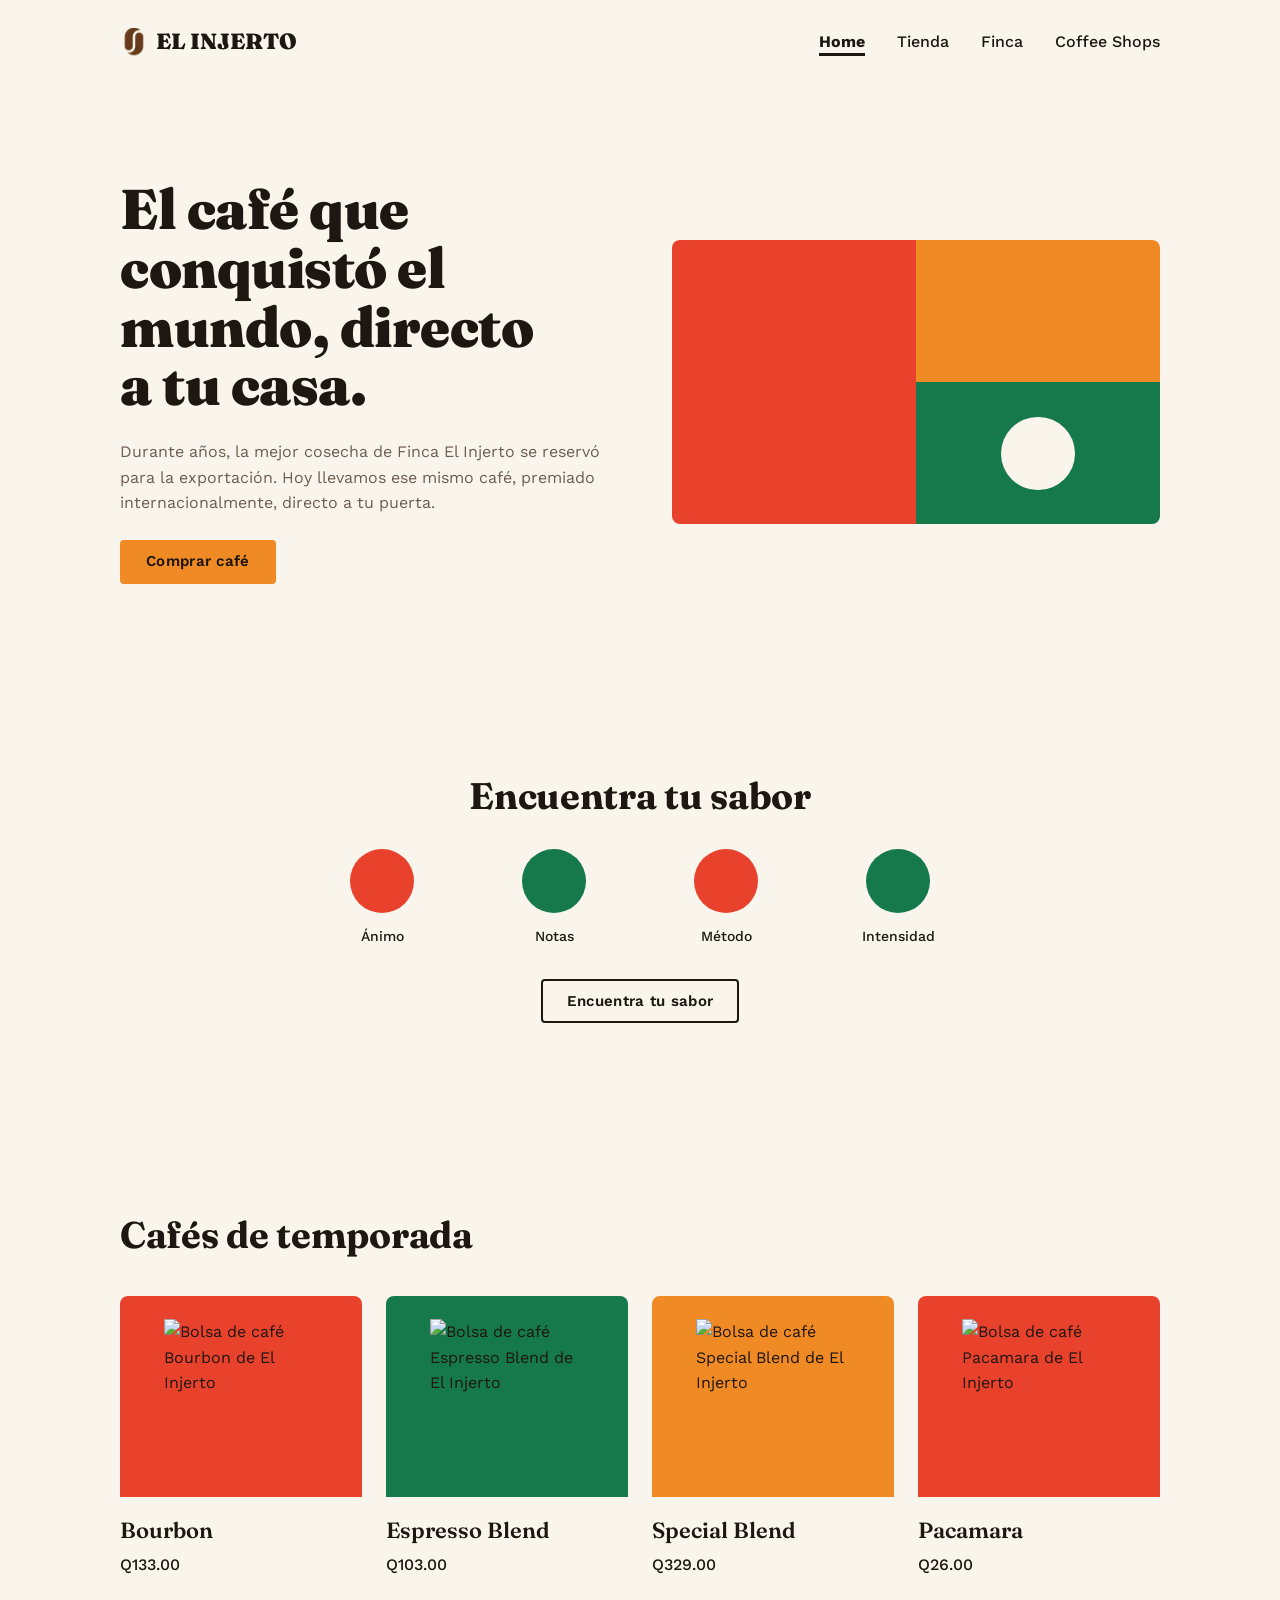
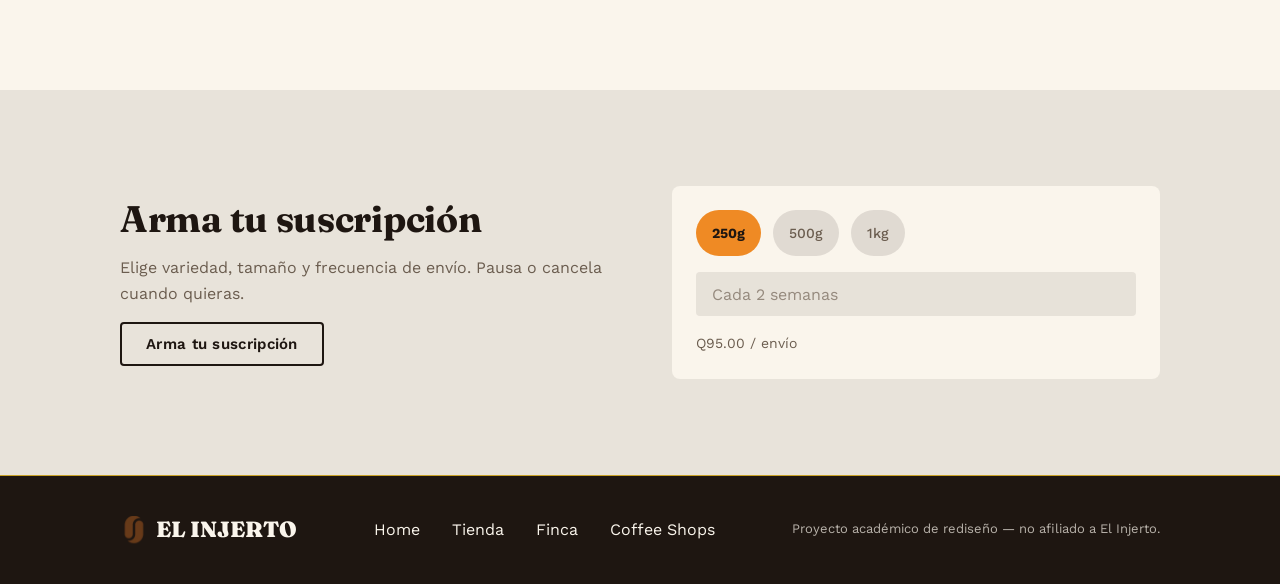
==== commit 58816838: "feat(css): foto de producto centrada y zoom al pasar el cursor en las tarjetas - tienda.html, index." ====
--- a/index.html
+++ b/index.html
@@ -99,30 +99,38 @@
           <h2>Cafés de temporada</h2>
           <ul class="product-grid">
             <li class="product-card">
-              <div class="product-card__image product-card__image--cherry"></div>
+              <div class="product-card__image product-card__image--cherry">
+                <img class="product-card__img product-card__img--bag" src="assets/img/productos/cafe-bourbon.webp" alt="Bolsa de café Bourbon de El Injerto" width="600" height="600" loading="lazy" decoding="async">
+              </div>
               <div class="product-card__body">
                 <p class="product-card__name"><a class="product-card__link" href="tienda.html">Bourbon</a></p>
                 <p class="product-card__price">Q133.00</p>
               </div>
             </li>
             <li class="product-card">
-              <div class="product-card__image product-card__image--pine"></div>
+              <div class="product-card__image product-card__image--pine">
+                <img class="product-card__img product-card__img--bag" src="assets/img/productos/cafe-espresso-blend.webp" alt="Bolsa de café Espresso Blend de El Injerto" width="600" height="600" loading="lazy" decoding="async">
+              </div>
               <div class="product-card__body">
                 <p class="product-card__name"><a class="product-card__link" href="tienda.html">Espresso Blend</a></p>
                 <p class="product-card__price">Q103.00</p>
               </div>
             </li>
             <li class="product-card">
-              <div class="product-card__image product-card__image--terracotta"></div>
+              <div class="product-card__image product-card__image--terracotta">
+                <img class="product-card__img product-card__img--bag" src="assets/img/productos/cafe-special-blend.webp" alt="Bolsa de café Special Blend de El Injerto" width="600" height="600" loading="lazy" decoding="async">
+              </div>
               <div class="product-card__body">
-                <p class="product-card__name"><a class="product-card__link" href="tienda.html">Geisha G1 · 300g</a></p>
+                <p class="product-card__name"><a class="product-card__link" href="tienda.html">Special Blend</a></p>
                 <p class="product-card__price">Q329.00</p>
               </div>
             </li>
             <li class="product-card">
-              <div class="product-card__image product-card__image--cherry"></div>
+              <div class="product-card__image product-card__image--cherry">
+                <img class="product-card__img product-card__img--bag" src="assets/img/productos/cafe-pacamara.webp" alt="Bolsa de café Pacamara de El Injerto" width="600" height="600" loading="lazy" decoding="async">
+              </div>
               <div class="product-card__body">
-                <p class="product-card__name"><a class="product-card__link" href="tienda.html">Cold Brew</a></p>
+                <p class="product-card__name"><a class="product-card__link" href="tienda.html">Pacamara</a></p>
                 <p class="product-card__price">Q26.00</p>
               </div>
             </li>
--- a/css/variables.css
+++ b/css/variables.css
@@ -98,15 +98,27 @@
   --transition-fast: var(--duration-fast) var(--easing-standard);
   --transition-base: var(--duration-base) var(--easing-standard);
 
+  /* Zoom de la foto de producto al pasar el cursor (Product Card). Duración y
+     easing separados, como el resto; --duration-zoom se redefine bajo
+     prefers-reduced-motion en base.css. --easing-out frena al final y no se
+     pasa del destino (a diferencia de --easing-bounce). Con 1.2 la foto crece
+     un 20% y, ampliada, sigue lejos del borde del bloque de color. */
+  --duration-zoom: 300ms;
+  --easing-out: cubic-bezier(0.22, 1, 0.36, 1);
+  --scale-product-hover: 1.2;
+
   /* Animación de la timeline Proceso (Finca). --easing-bounce tiene un valor
      y > 1 (1.56): la curva SE PASA de su destino y vuelve, que se percibe
      como rebote. Secuencia en escritorio: cada paso espera a que el
      conector anterior termine de dibujarse, por eso --duration-draw =
      --duration-stagger (la mitad de un ciclo paso + conector). Todas estas
-     duraciones se redefinen bajo prefers-reduced-motion en base.css. */
+     duraciones se redefinen bajo prefers-reduced-motion en base.css.
+     Auditoría apple-design, 2026-09-30 (FIN-M1): stagger y draw bajan de 350ms
+     a 120ms; con 350ms el cuarto paso tardaba ~2.3s en verse y el último pulso
+     terminaba a ~3.4s. */
   --duration-bounce: 600ms;
-  --duration-stagger: 350ms;
-  --duration-draw: 350ms;
+  --duration-stagger: 120ms;
+  --duration-draw: 120ms;
   --duration-pulse: 700ms;
   --easing-bounce: cubic-bezier(0.34, 1.56, 0.64, 1);
 
@@ -118,12 +130,20 @@
   --size-icon-md: 1.75rem;    /* 28px — icono del lockup del logo */
   --size-tap-target: 2.75rem; /* 44px — mínimo de área táctil (WCAG 2.5.5 / Apple HIG) */
   --size-dot-lg: 4.5rem;      /* 72px — círculo numerado de Proceso Step */
-  --size-hairline-thin: 1px;  /* grosor base de subrayado (tab en reposo, mantiene la altura reservada) */
+  --size-hairline-thin: 1px;  /* grosor de hairline fino (ya sin uso en las tabs: ahora llevan siempre --size-underline-selected) */
   --size-hairline-thick: 2px; /* grosor de la línea conectora de Proceso (accent-gold) */
   --size-underline-selected: 3px; /* grosor del subrayado de la tab seleccionada */
   --size-icon-lg: 4rem;       /* 64px — icono circular de "Encuentra tu sabor" (Home) */
   --size-dot-sm: 0.75rem;      /* 12px — chip de color en la lista de Coffee Shops */
   --size-pin-lg: 1.5rem;       /* 24px — pin decorativo del mapa placeholder (Coffee Shops) */
+  --size-product-image: 48%;   /* ancho de la foto de producto (accesorios) = 48% del bloque de color. En el
+    Product Card de Figma (240x200) la silueta oscura mide 64x96 (26,7% x 48% del bloque). Las fotos traen
+    margen propio (el producto ocupa ~63-83% del alto de la foto), así que con 48% de ancho gorra, taza,
+    hervidor y V60 ocupan un área parecida a la de la silueta */
+  --size-product-image-bag: 64%; /* ancho de la foto de las bolsas de café. Con 48% (el tamaño de la silueta
+    de Figma: bolsa de 96px de alto en un bloque de 240x200) las bolsas se veían pequeñas; con 64% la bolsa
+    mide ~64% del alto del bloque (antes ~48%) y, ampliada x1,2 al pasar el cursor, ~77%, sin tocar el
+    borde. Cambio aprobado por Nicolle: se aparta a propósito del tamaño de la silueta de Figma */
 
   /* ---- Accesibilidad ---- */
   /* Anillo de foco en ink (antes terracotta: 2.32:1 sobre surface y 1.97:1 sobre
--- a/css/base.css
+++ b/css/base.css
@@ -136,11 +136,30 @@
    detectado en la auditoria de la Fase 4 (regla 6 de responsive-detail). */
 /* Cuerpo a 16px en todos los anchos (regla 6 de responsive-detail: cuerpo >= 16px).
    Antes era 15px por debajo de 768px. Auditoría apple-design, 2026-09-29. */
+/* text-wrap: pretty evita que la última línea de un párrafo quede con una sola
+   palabra ("casa." sola en la intro de Tienda). Mejora progresiva: un navegador
+   sin soporte lo ignora. Auditoría apple-design, 2026-09-30 (ALL-T1). */
 p {
   color: var(--color-text-secondary);
   font-size: var(--fs-body);
   line-height: var(--lh-relaxed);
   max-width: 65ch;
+  text-wrap: pretty;
+}
+
+/* Red de seguridad con texto muy ampliado: una palabra larga ("conquistó",
+   "Huehuetenango,") parte la línea en vez de ensanchar toda la página. No afecta
+   a texto que ya cabe. Auditoría apple-design, 2026-10-01 (FIN-A1). */
+h1,
+.h1,
+h2,
+.h2,
+h3,
+.h3,
+h4,
+.h4,
+p {
+  overflow-wrap: break-word;
 }
 
 small,
@@ -220,5 +239,6 @@
     --duration-stagger: 0ms;
     --duration-draw: 0.01ms;
     --duration-pulse: 0.01ms;
+    --duration-zoom: 0.01ms;
   }
 }
--- a/css/layout.css
+++ b/css/layout.css
@@ -85,6 +85,11 @@
   display: flex;
   align-items: center;
   justify-content: space-between;
+  flex-wrap: wrap; /* con texto ampliado (150-200%) el logo y el botón no caben en
+    una fila: el botón baja a la fila siguiente en vez de solaparse con el logo.
+    Con el texto a tamaño normal todo cabe y no cambia nada. Auditoría
+    apple-design, 2026-10-01 (ALL-A1). */
+  gap: var(--space-2) var(--space-4); /* fila 8px: el botón que baja no pisa el área táctil del logo */
   width: 100%;
 }
 
@@ -97,6 +102,32 @@
   justify-content: center;
   width: var(--size-tap-target);
   height: var(--size-tap-target);
+  flex-shrink: 0; /* nunca por debajo de 44px: a 320px con texto al 200% el botón
+    se encogía a 12px de ancho */
+  margin-left: auto; /* sigue a la derecha aunque quede solo en su fila */
+}
+
+/* El icono refleja el estado del menú: las 3 líneas pasan a una X cuando
+   aria-expanded="true". Transición corta (--transition-fast) que, bajo
+   prefers-reduced-motion, se reduce a ~0 porque base.css redefine el token de
+   duración. 6px = distancia entre líneas en el viewBox de 24 del SVG.
+   Auditoría apple-design, 2026-09-29. */
+.site-header__toggle path {
+  transform-box: fill-box;
+  transform-origin: center;
+  transition: transform var(--transition-fast), opacity var(--transition-fast);
+}
+
+.site-header__toggle[aria-expanded='true'] path:nth-child(1) {
+  transform: translateY(6px) rotate(45deg);
+}
+
+.site-header__toggle[aria-expanded='true'] path:nth-child(2) {
+  opacity: 0;
+}
+
+.site-header__toggle[aria-expanded='true'] path:nth-child(3) {
+  transform: translateY(-6px) rotate(-45deg);
 }
 
 @media (min-width: 768px) {
@@ -139,13 +170,14 @@
   overflow-wrap: anywhere;
 }
 
-/* Página actual: negrita + subrayado terracotta de 3px, el mismo lenguaje que
-   la tab seleccionada de Tienda (nunca solo color). aria-current ya estaba en
-   el HTML de las 4 páginas; faltaba el estilo visual. */
+/* Página actual: negrita + subrayado ink de 3px, el mismo lenguaje que la tab
+   seleccionada de Tienda (nunca solo color). aria-current ya estaba en el HTML
+   de las 4 páginas; faltaba el estilo visual. El subrayado era terracotta
+   (2.32:1) y pasa a ink (16.41:1). Auditoría apple-design, 2026-10-01 (ALL-A2). */
 .site-header__nav-list a[aria-current='page'] {
   font-weight: var(--fw-bold);
   text-decoration: underline;
-  text-decoration-color: var(--color-block-terracotta);
+  text-decoration-color: var(--color-ink);
   text-decoration-thickness: var(--size-underline-selected);
   text-underline-offset: 0.4em;
 }
@@ -157,6 +189,7 @@
 .site-footer__nav-list a {
   display: inline-flex;
   align-items: center;
+  white-space: nowrap; /* "Coffee Shops" se partía en 2 líneas a 768px (51px de alto) */
   min-height: var(--size-tap-target); /* 44px */
   padding-inline: var(--space-2); /* 8px — palabras cortas como "Finca"/"Home"
     no llegan a 44px de ANCHO solo con su texto; con este padding si */
@@ -218,7 +251,9 @@
 @media (min-width: 768px) {
   .site-footer__inner {
     flex-direction: row;
-    align-items: flex-start;
+    align-items: center; /* antes flex-start: logo, nav y aviso quedaban a alturas
+      distintas (hasta ~12px de diferencia a 1440px). Auditoría apple-design,
+      2026-10-01 (ALL-S1) */
     justify-content: space-between;
     padding-inline: var(--space-10); /* 40px */
   }
@@ -233,7 +268,9 @@
 @media (min-width: 768px) {
   .site-footer__nav-list {
     flex-direction: row;
-    gap: var(--space-8);
+    flex-wrap: wrap; /* con texto ampliado los enlaces bajan de fila en vez de
+      salirse de la pantalla */
+    gap: var(--space-3) var(--space-8);
   }
 }
 
@@ -273,13 +310,36 @@
   }
 }
 
-@media (min-width: 1024px) {
+/* Desde 1024px logo + nav + aviso caben en una fila con el texto a tamaño
+   normal. El aviso ya no fuerza nowrap: con texto ampliado (150-200%) baja a su
+   propia fila en vez de desbordar la página. Auditoría apple-design,
+   2026-10-01. */
+@media (min-width: 1024px) {
+  .site-footer__disclaimer {
+    flex: 1 1 12rem;
+    max-width: max-content; /* crece hasta el ancho natural del texto y no más:
+      sin esto el aviso se ensanchaba y su texto se corría a la izquierda */
+  }
+}
+
+/* ---- Alineación de cabecera y pie con .container ---- */
+/* Desde 1024px .container usa gutters de 64px y desde 1280px de 120px (o el
+   margen centrado cuando el viewport supera su max-width); la cabecera y el pie
+   mantenían 40px, así que el logo quedaba 80px a la izquierda del H1 a 1440px
+   (320px a 1920px). Se iguala el padding lateral. Aprobado por Nicolle
+   (2026-09-29): se aparta a propósito del hi-fi, donde el header desktop
+   llevaba 40px. */
+@media (min-width: 1024px) {
+  .site-header,
   .site-footer__inner {
-    flex-wrap: nowrap;
-  }
-
-  .site-footer__disclaimer {
-    flex-basis: auto;
+    padding-inline: var(--space-16); /* 64px — igual que .container */
+  }
+}
+
+@media (min-width: 1280px) {
+  .site-header,
+  .site-footer__inner {
+    padding-inline: max(var(--space-30), calc((100% - var(--container-max)) / 2));
   }
 }
 
@@ -306,15 +366,14 @@
   }
 }
 
-/* Variante compacta — bandas de título, no secciones de contenido completo */
-.section--tight {
-  padding-block: var(--space-8); /* 32px */
-}
-
-@media (min-width: 1024px) {
-  .section--tight {
-    padding-block: var(--space-10); /* 40px */
-  }
+/* Sección que continúa a la anterior sobre el mismo fondo: sin padding
+   superior (el inferior de la sección previa ya da el aire) y con el padding
+   inferior completo de .section. Sustituye a .section--tight, que dejaba
+   "Nuestra historia" a 32-40px del borde de la banda siguiente y a 80-136px de
+   la sección anterior. Va después de las reglas de .section para ganar en
+   todos los anchos. Auditoría apple-design, 2026-10-01 (FIN-S2). */
+.section--flush-top {
+  padding-top: 0;
 }
 
 /* Variante con fondo terciario (Procesos, Subscription teaser) */
@@ -340,6 +399,13 @@
     align-items: center;
     gap: var(--space-16);
   }
+}
+
+/* Sin min-width:0 una columna de grid no baja de la palabra más larga que
+   contiene y, con texto ampliado, ensancha toda la página (Home 362px a 320px
+   con texto al 200%; Finca 353px). Auditoría apple-design, 2026-10-01. */
+.split > * {
+  min-width: 0;
 }
 
 /* product-grid — grid de Product Card, Home "Cafés de Temporada" y Tienda.
@@ -354,29 +420,64 @@
   gap: var(--space-6);
 }
 
-@media (min-width: 768px) {
+/* 2 columnas desde 480px y 4 desde 1024px (antes: 2 desde 768px y 4 desde
+   1280px). Con las columnas anteriores había anchos en los que una tarjeta
+   medía 719px (a 767px, 1 columna) o 564px (a 1279px, 2 columnas), con una
+   imagen de 6:5 más grande que la pantalla; ahora, a tamaño de texto normal,
+   la tarjeta mide entre 204px (480px de ancho) y 460px (1023px) y nunca hay
+   una sola columna por encima de 479px (regla 13 de responsive-detail).
+   Las columnas se calculan con auto-fill y un mínimo en rem (igual que
+   .steps-grid): a texto normal salen 2 (480-1023px) o 4 (desde 1024px), y con
+   el texto ampliado baja el número de columnas en vez de partir palabras
+   ("Bourbo/n" a 480px y a 1024px con el texto al 200%). 40% impide que haya 3
+   columnas entre 480 y 1023px; desde 1024px el mínimo es un cuarto del ancho
+   (menos el gap) y nunca menos de 12rem. Afecta también a la cuadrícula "Cafés
+   de temporada" de Home. Auditoría apple-design, 2026-10-01 (TIE-S1). */
+@media (min-width: 480px) {
   .product-grid {
-    grid-template-columns: repeat(2, 1fr);
-  }
-}
-
-@media (min-width: 1280px) {
+    grid-template-columns: repeat(auto-fill, minmax(min(100%, max(12rem, 40%)), 1fr));
+  }
+}
+
+@media (min-width: 1024px) {
   .product-grid {
-    grid-template-columns: repeat(4, 1fr);
-  }
-}
-
-/* steps-grid — timeline de Proceso (Finca): fila única desktop, 2×2 mobile */
+    grid-template-columns: repeat(
+      auto-fill,
+      minmax(max(12rem, calc((100% - 3 * var(--space-6)) / 4 - 1px)), 1fr)
+    );
+  }
+}
+
+/* steps-grid — "Encuentra tu sabor" (Home): fila única desktop, 2×2 mobile.
+   Las columnas se calculan con auto-fit: a tamaño normal salen 2 (mobile) o 4
+   (desde 768px), igual que antes; con texto ampliado el icono y la etiqueta
+   ya no caben en 4 (ni en 2) columnas, así que el grid baja a 2 (o 1) en vez
+   de desbordar (880px a 768px con texto al 200%). Auditoría apple-design,
+   2026-10-01. */
 .steps-grid {
   display: grid;
-  grid-template-columns: repeat(2, 1fr);
+  grid-template-columns: repeat(auto-fit, minmax(min(100%, max(7rem, 40%)), 1fr));
   gap: var(--space-8) var(--space-6);
   justify-items: center;
 }
 
 @media (min-width: 768px) {
   .steps-grid {
-    grid-template-columns: repeat(4, 1fr);
+    grid-template-columns: repeat(auto-fit, minmax(min(100%, max(7rem, 18%)), 1fr));
+  }
+}
+
+/* Dentro de un stack centrado (Home "Encuentra tu sabor") el grid se encogía al
+   ancho de su contenido (364px en un contenedor de 1200px). Se le da ancho
+   propio y, desde 768px, el gap de 48px que usa Figma. */
+.stack--center > .steps-grid {
+  width: 100%;
+  max-width: 40rem; /* 640px */
+}
+
+@media (min-width: 768px) {
+  .stack--center > .steps-grid {
+    column-gap: var(--space-12); /* 48px */
   }
 }
 
@@ -413,6 +514,26 @@
   text-align: center;
 }
 
+/* Botones dentro de un .stack: mismo tratamiento en las 3 secciones del Home.
+   Por debajo de 480px ocupan todo el ancho (área táctil cómoda); desde 480px se
+   ajustan a su contenido: a la izquierda en un stack alineado a la izquierda y
+   centrados en .stack--center. Antes se estiraban a la columna completa
+   (568px a 1440px) salvo el CTA centrado (198px). Auditoría apple-design,
+   2026-09-29. */
+.stack > .btn {
+  align-self: stretch;
+}
+
+@media (min-width: 480px) {
+  .stack > .btn {
+    align-self: flex-start;
+  }
+
+  .stack--center > .btn {
+    align-self: center;
+  }
+}
+
 /* ---- Cabecera de página (Tienda, Finca, Coffee Shops) ---- */
 /* Título + intro de página, antes del contenido principal. Padding vertical
    asimétrico tomado directamente de Tienda en Figma (no interpolado: mobile
--- a/css/components.css
+++ b/css/components.css
@@ -104,10 +104,10 @@
 }
 
 /* ---- Product Card ---- */
-/* Home "Cafés de temporada" y Tienda (café/merch). El bloque de imagen es
-   un color plano (placeholder de producto real, ver design.md) — no una
-   <img>, así que no requiere alt text; el color se fija con una clase
-   modificadora, nunca inline. */
+/* Home "Cafés de temporada" y Tienda (café/merch). El bloque de imagen es un
+   color plano (clase modificadora, nunca inline) con una foto de producto
+   recortada (WebP con fondo transparente, en assets/img/productos/) centrada.
+   La foto lleva su propio alt; el color del bloque es solo decoración. */
 .product-card {
   position: relative; /* ancla el ::after del enlace estirado (.product-card__link) */
   border-radius: var(--radius-md);
@@ -116,8 +116,11 @@
 }
 
 .product-card__image {
+  display: grid;
+  place-items: center; /* la foto va en el centro del bloque, donde Figma dibuja la silueta */
   aspect-ratio: 6 / 5;
   width: 100%;
+  overflow: hidden; /* la foto ampliada al pasar el cursor no puede salirse del bloque */
 }
 
 .product-card__image--cherry {
@@ -132,11 +135,44 @@
   background-color: var(--color-block-terracotta);
 }
 
+/* Foto del producto. Su ancho es un % del bloque (--size-product-image; las bolsas
+   de café usan --size-product-image-bag), así que escala con la tarjeta en todos los breakpoints y el bloque conserva su 6:5
+   (sin saltos de layout). Al pasar el cursor SOLO se amplía la foto
+   (transform: scale, no toca el layout): ni el bloque ni la tarjeta cambian de
+   tamaño. El zoom va dentro de (hover: hover) (regla 9 de responsive-detail);
+   con el teclado, :focus-within lo activa en las tarjetas de Home (llevan
+   enlace). Bajo prefers-reduced-motion --duration-zoom es ~0 (base.css): el
+   cambio es instantáneo, sin movimiento. */
+.product-card__img {
+  width: var(--size-product-image);
+  height: auto;
+  aspect-ratio: 1 / 1;
+  object-fit: contain;
+  transition: transform var(--duration-zoom) var(--easing-out);
+}
+
+/* Bolsas de café: más grandes que gorra, taza, hervidor y V60 (las bolsas son
+   estrechas y con el 48% de la silueta de Figma se veían pequeñas). */
+.product-card__img--bag {
+  width: var(--size-product-image-bag);
+}
+
+@media (hover: hover) {
+  .product-card:hover .product-card__img {
+    transform: scale(var(--scale-product-hover));
+  }
+}
+
+.product-card:focus-within .product-card__img {
+  transform: scale(var(--scale-product-hover));
+}
+
 .product-card__body {
   display: flex;
   flex-direction: column;
   gap: var(--space-1); /* 4px */
-  padding: var(--space-4); /* 16px */
+  padding: var(--space-4) 0; /* 16px arriba/abajo; sin padding lateral: la tarjeta no tiene
+    borde visible, así que un sangrado de 16px no correspondía a ningún borde */
 }
 
 .product-card__name {
@@ -147,8 +183,9 @@
 }
 
 .product-card__price {
-  font-size: var(--fs-small);
-  color: var(--color-text-secondary);
+  font-size: var(--fs-body); /* antes 14px regular en color secundario */
+  font-weight: var(--fw-medium);
+  color: var(--color-ink);
 }
 
 /* Enlace de la tarjeta (Home "Cafés de temporada"): el nombre es el enlace y su
@@ -185,8 +222,10 @@
 /* Mobile-first: columna vertical única, con un conector VERTICAL corto entre
    paso y paso. Decisión de Nicolle (2026-09-29): sustituye al grid 2x2 del
    frame Finca Mobile de Figma, que a 320px dejaba pasos de solo 116px de
-   ancho. Desde 768px vuelve a la fila horizontal de Figma; el espacio entre
-   pasos lo generan los conectores (flex:1), por eso el gap es 0. */
+   ancho. Desde 1024px vuelve a la fila horizontal de Figma (antes desde
+   768px: entre 768 y 1023px los pasos medían 122px y las leyendas ocupaban 5
+   líneas; decisión de Nicolle, auditoría apple-design 2026-10-01, FIN-S1); el
+   espacio entre pasos lo generan los conectores (flex:1), por eso el gap es 0. */
 .proceso {
   display: flex;
   flex-direction: column;
@@ -194,7 +233,7 @@
   gap: 0;
 }
 
-@media (min-width: 768px) {
+@media (min-width: 1024px) {
   .proceso {
     flex-direction: row;
     justify-content: center;
@@ -224,27 +263,24 @@
   font-family: var(--font-display);
   font-weight: var(--fw-bold);
   font-size: var(--fs-h3);
-  transition: transform var(--duration-base) var(--easing-bounce);
-}
-
-/* Vida al interactuar: el círculo "salta" al pasar el puntero (solo en
-   dispositivos con hover real, regla 9 de responsive-detail) y se encoge un
-   poco al pulsar, lo que también da respuesta táctil en móvil. */
-@media (hover: hover) {
-  .proceso-step:hover .proceso-step__number {
-    transform: scale(1.12);
-  }
-}
-
-.proceso-step:active .proceso-step__number {
-  transform: scale(0.94);
-}
-
+}
+
+/* Sin estados hover/active en el círculo: el paso no es clicable (cursor auto,
+   sin tabindex), así que escalarlo al pasar el puntero o al pulsar sugería un
+   botón que no existe. Auditoría apple-design, 2026-09-30 (FIN-M2). */
+
+/* La etiqueta es un <h3> real (la sección es un <h2>) y se escribe en la
+   fuente de títulos, semibold, a 16px. Antes etiqueta y leyenda medían 14px/500
+   y 13px/400 y apenas se distinguían. La leyenda se queda en 13px: a 14px con
+   el texto al 150-200% partía más palabras en la fila de 4 pasos. Se aparta del
+   componente de Figma (Work Sans 14px). Auditoría apple-design, 2026-10-01
+   (FIN-H2). */
 .proceso-step__label {
   min-width: 0;
   overflow-wrap: anywhere;
-  font-size: var(--fs-small);
-  font-weight: var(--fw-medium);
+  font-family: var(--font-display);
+  font-size: var(--fs-body);
+  font-weight: var(--fw-semibold);
   color: var(--color-ink);
 }
 
@@ -256,9 +292,9 @@
   max-width: 12rem;
 }
 
-/* Conector: vertical en mobile (línea de 2px x 32px entre pasos, centrada por
-   align-items:center) y horizontal desde 768px (línea flexible de 2px de
-   alto, alineada al centro de los círculos numerados). */
+/* Conector: vertical en mobile y tablet (línea de 2px x 32px entre pasos,
+   centrada por align-items:center) y horizontal desde 1024px (línea flexible
+   de 2px de alto, alineada al centro de los círculos numerados). */
 .proceso-connector {
   display: block;
   width: var(--size-hairline-thick);
@@ -267,7 +303,7 @@
   background-color: var(--color-accent-gold);
 }
 
-@media (min-width: 768px) {
+@media (min-width: 1024px) {
   .proceso-connector {
     flex: 1 1 var(--space-20); /* 80px */
     width: auto;
@@ -357,7 +393,7 @@
       calc(var(--retraso) + var(--duration-bounce)) backwards;
 }
 
-@media (min-width: 768px) {
+@media (min-width: 1024px) {
   .proceso--animado .proceso-connector {
     transform: scaleX(0);
     transform-origin: left;
@@ -379,6 +415,8 @@
    y peso de fuente distinto (bold vs medium) — skills/accessibility regla 7. */
 .tablist {
   display: flex;
+  flex-wrap: wrap; /* con texto ampliado al 200% las tabs pasan a otra fila en vez de
+    partir la palabra ("Accesorios") dentro de la tab */
   gap: var(--space-4); /* 16px */
 }
 
@@ -390,25 +428,31 @@
     alcanzar el area tactil minima de 44px de ancho (regla 7 de
     responsive-detail) en tabs con etiquetas cortas como "Café" */
   border: none;
-  border-bottom: var(--size-hairline-thin) solid transparent;
+  border-bottom: var(--size-underline-selected) solid transparent; /* siempre 3px:
+    transparente en reposo, gold al pasar el puntero, ink si está seleccionada.
+    Antes el borde pasaba de 1px a 3px (y a 2px en hover) y el texto de la tab
+    seleccionada se movía 1px respecto a las demás. La altura de la tablist no
+    cambia (ya la fijaba la tab seleccionada). Auditoría apple-design,
+    2026-10-01 (TIE-S2). */
   font-family: var(--font-body);
   font-weight: var(--fw-medium);
   font-size: var(--fs-body-sm);
   color: var(--color-ink);
-  transition: border-color var(--transition-fast), border-width var(--transition-fast);
+  transition: border-color var(--transition-fast);
 }
 
 @media (hover: hover) {
   .tab:hover {
     border-bottom-color: var(--color-accent-gold);
-    border-bottom-width: var(--size-hairline-thick);
-  }
-}
-
+  }
+}
+
+/* Subrayado en ink (16.41:1 sobre surface): el terracotta daba 2.32:1, por
+   debajo del 3:1 que pide un elemento gráfico. Aprobado por Nicolle: se aparta
+   a propósito del Figma. Auditoría apple-design, 2026-10-01 (ALL-A2). */
 .tab[aria-selected='true'] {
   font-weight: var(--fw-bold);
-  border-bottom-color: var(--color-block-terracotta);
-  border-bottom-width: var(--size-underline-selected);
+  border-bottom-color: var(--color-ink);
 }
 
 .tabpanel[hidden] {
@@ -418,7 +462,7 @@
 /* ---- Home: composición fotográfica del Hero ---- */
 /* Bloques de color plano en vez de fotografía real (placeholder de imagen,
    ver design.md). Proporciones tomadas de Home Desktop/Mobile en Figma:
-   mobile = un solo bloque cherry (327×220); desktop ≥1024px = bloque cherry
+   mobile = un solo bloque cherry (327×220); desde 768px = bloque cherry (antes desde 1024px: entre 768 y 1023px era un bloque rojo liso de 688×463)
    + columna apilada terracotta/pine con acento circular centrado (720×420
    total, sin gap entre bloques — valores exactos de Figma). */
 .hero-photos {
@@ -462,7 +506,7 @@
   background-color: var(--color-surface);
 }
 
-@media (min-width: 1024px) {
+@media (min-width: 768px) {
   .hero-photos {
     aspect-ratio: 720 / 420;
   }
@@ -621,6 +665,15 @@
    decorativo centrado, mismo criterio que .hero-photos/.finca-photo.
    Proporción real de Figma: 327×240 en mobile, cuadrado (600×600) desde
    1024px, que es cuando .split pasa a 2 columnas. */
+/* Proporción más baja en tablet y en escritorio ancho: con 505px de alto a
+   768px la lista de sucursales empezaba casi fuera de la primera pantalla, y
+   con 1:1 a 1440px el mapa medía 568x568 y era el elemento más grande de la
+   página, por encima de la lista, que es lo que la persona viene a buscar.
+   768px: 16:9 (688x387). 1024-1279px: 1:1 como en Figma (416px, la columna es
+   estrecha y la lista ya es más alta). Desde 1280px: 4:3 (568x426 a 1440px) y
+   alineado arriba con el primer nombre, porque centrado quedaba flotando a media
+   altura. Se aparta del frame de Figma (1:1). Aprobado por Nicolle. Auditoría
+   apple-design, 2026-10-01 (COF-H1). */
 .map-placeholder {
   display: flex;
   align-items: center;
@@ -631,9 +684,22 @@
   background-color: var(--color-ink-tint-16);
 }
 
+@media (min-width: 768px) {
+  .map-placeholder {
+    aspect-ratio: 16 / 9;
+  }
+}
+
 @media (min-width: 1024px) {
   .map-placeholder {
     aspect-ratio: 1 / 1;
+  }
+}
+
+@media (min-width: 1280px) {
+  .map-placeholder {
+    aspect-ratio: 4 / 3;
+    align-self: start;
   }
 }
 
@@ -658,10 +724,19 @@
   border-bottom: var(--stroke-hairline);
 }
 
+.shop-list__row:last-child {
+  padding-bottom: 0; /* la lista termina en la última dirección: el hueco hasta el
+    botón lo da el stack, no una línea de cierre + 24px extra (COF-S1) */
+  border-bottom: none;
+}
+
 .shop-list__chip {
   flex-shrink: 0;
   width: var(--size-dot-sm);
   height: var(--size-dot-sm);
+  margin-top: calc((var(--fs-h4) * var(--lh-normal) - var(--size-dot-sm)) / 2); /* centra el
+    punto con la primera línea del nombre (h4): antes quedaba ~7px por encima.
+    Auditoría apple-design, 2026-10-01 (COF-S1) */
   border-radius: var(--radius-full);
 }
 
@@ -686,12 +761,34 @@
 }
 
 /* .shop-list__text > p (dirección) hereda el estilo base de párrafo
-   (--fs-body-sm, color text-secondary) — coincide exacto con Figma, sin
+   (--fs-body, color text-secondary; en móvil sube de 15px a 16px tras la
+   auditoría apple-design, así que ya no coincide con el 15px de Figma) — sin
    clase adicional. El nombre usa la utilidad .h4 ya existente en base.css
    (Fraunces SemiBold 22px, color ink) sobre un <h2> real, para no saltar
    niveles de encabezado (Title de la página ya es <h1>). */
+/* El teléfono es un enlace tel: en su propia línea (antes iba pegado al
+   horario en un texto de 13px, sin enlace: teléfono y horarios en una sola línea).
+   Subrayado visible porque el reset global de <a> lo quita, y área táctil de
+   44px (regla 7 de responsive-detail): el margen negativo reparte los ~18px
+   que sobran entre arriba y abajo para que la línea ocupe lo mismo que un
+   párrafo (la zona táctil se solapa con las líneas vecinas, que no son
+   interactivas; position:relative la deja por encima). El horario pasa a su
+   línea, a 14px. Auditoría apple-design, 2026-10-01 (COF-H2). */
+.shop-list__phone {
+  position: relative;
+  align-self: flex-start;
+  display: inline-flex;
+  align-items: center;
+  min-height: var(--size-tap-target);
+  margin-block: calc((var(--fs-body) * var(--lh-relaxed) - var(--size-tap-target)) / 2);
+  font-weight: var(--fw-medium);
+  color: var(--color-ink);
+  text-decoration: underline;
+  text-underline-offset: 0.2em;
+}
+
 .shop-list__hours {
-  font-size: var(--fs-caption);
+  font-size: var(--fs-small);
   font-weight: var(--fw-medium);
   color: var(--color-text-secondary);
 }
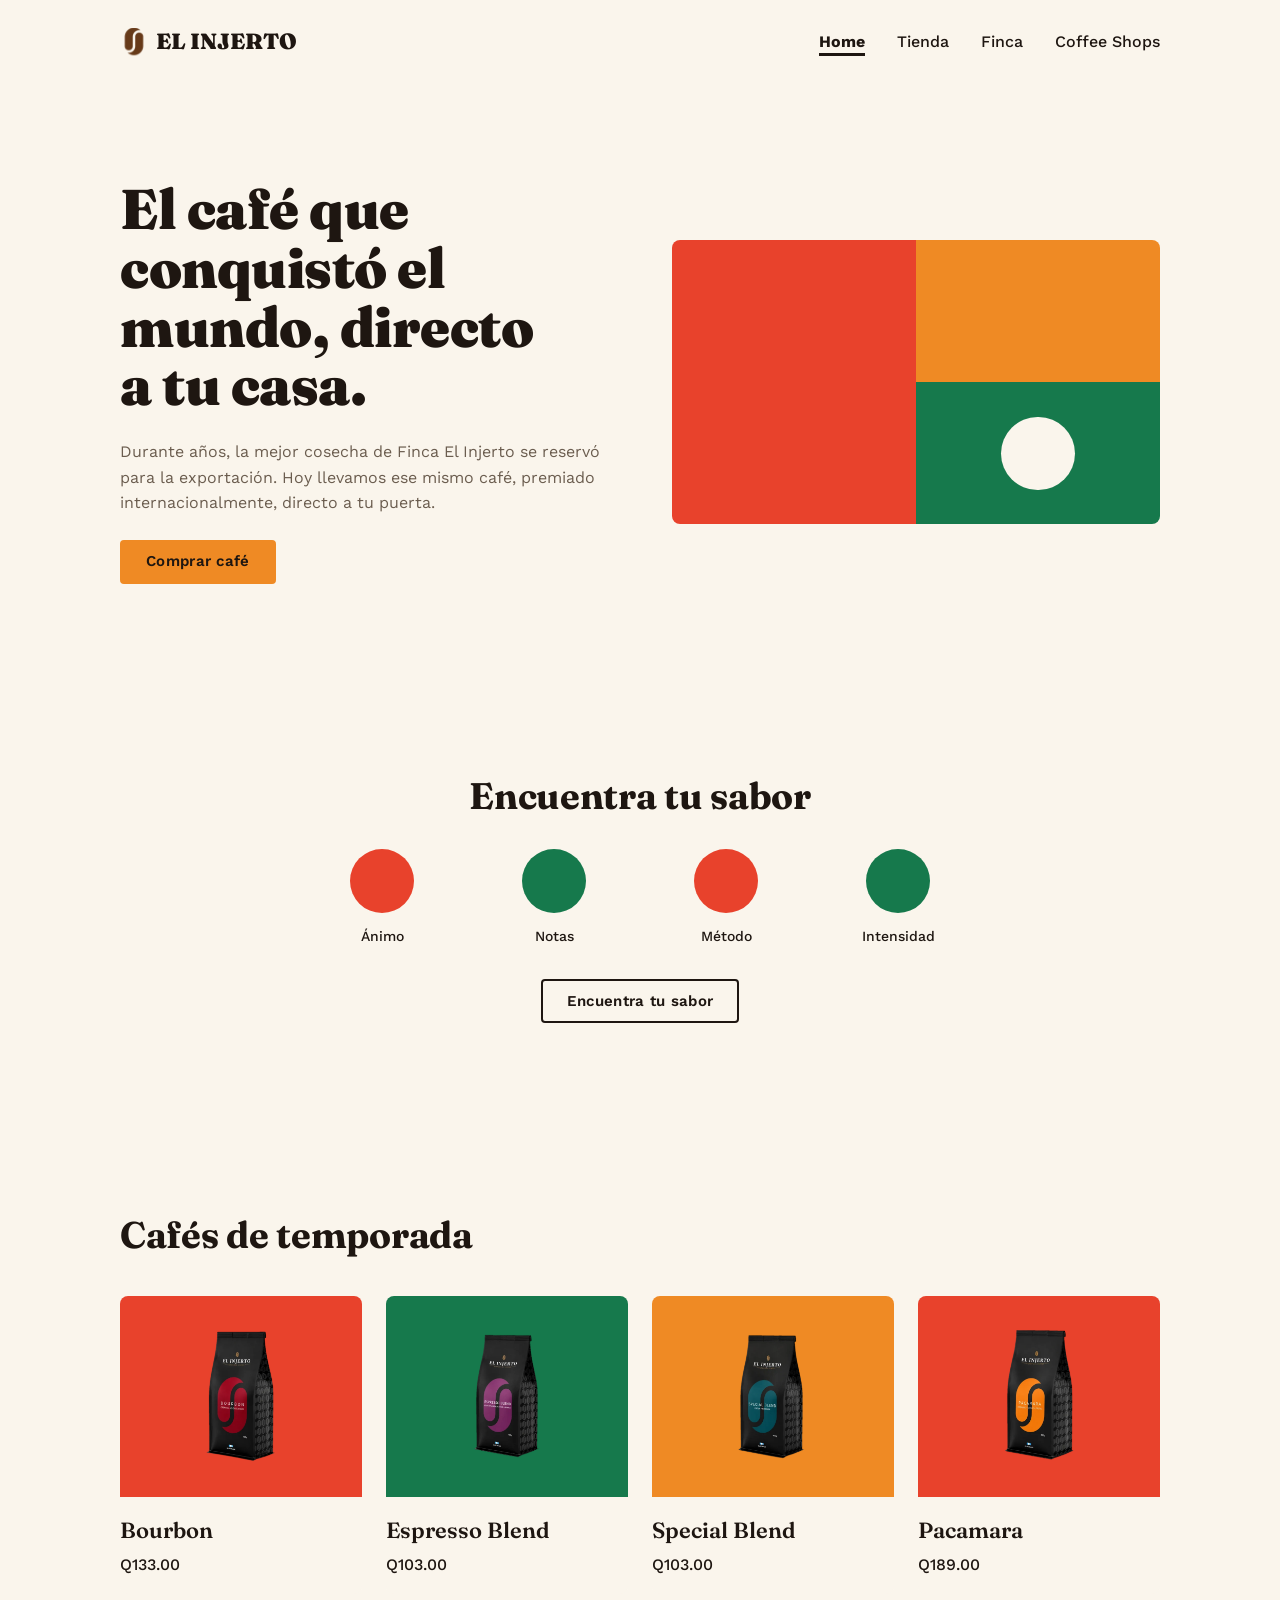
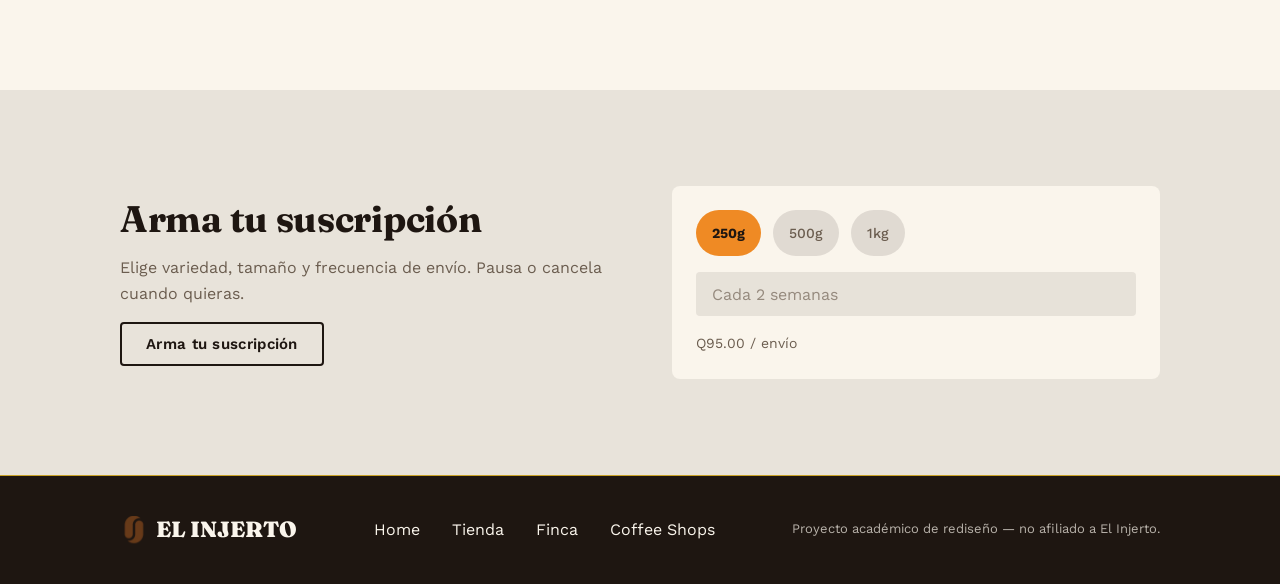
==== commit 1c640609: "fix(html): corrige los precios de las tarjetas renombradas con los de la web - tienda.html: Special " ====
--- a/index.html
+++ b/index.html
@@ -122,7 +122,7 @@
               </div>
               <div class="product-card__body">
                 <p class="product-card__name"><a class="product-card__link" href="tienda.html">Special Blend</a></p>
-                <p class="product-card__price">Q329.00</p>
+                <p class="product-card__price">Q103.00</p>
               </div>
             </li>
             <li class="product-card">
@@ -131,7 +131,7 @@
               </div>
               <div class="product-card__body">
                 <p class="product-card__name"><a class="product-card__link" href="tienda.html">Pacamara</a></p>
-                <p class="product-card__price">Q26.00</p>
+                <p class="product-card__price">Q189.00</p>
               </div>
             </li>
           </ul>
